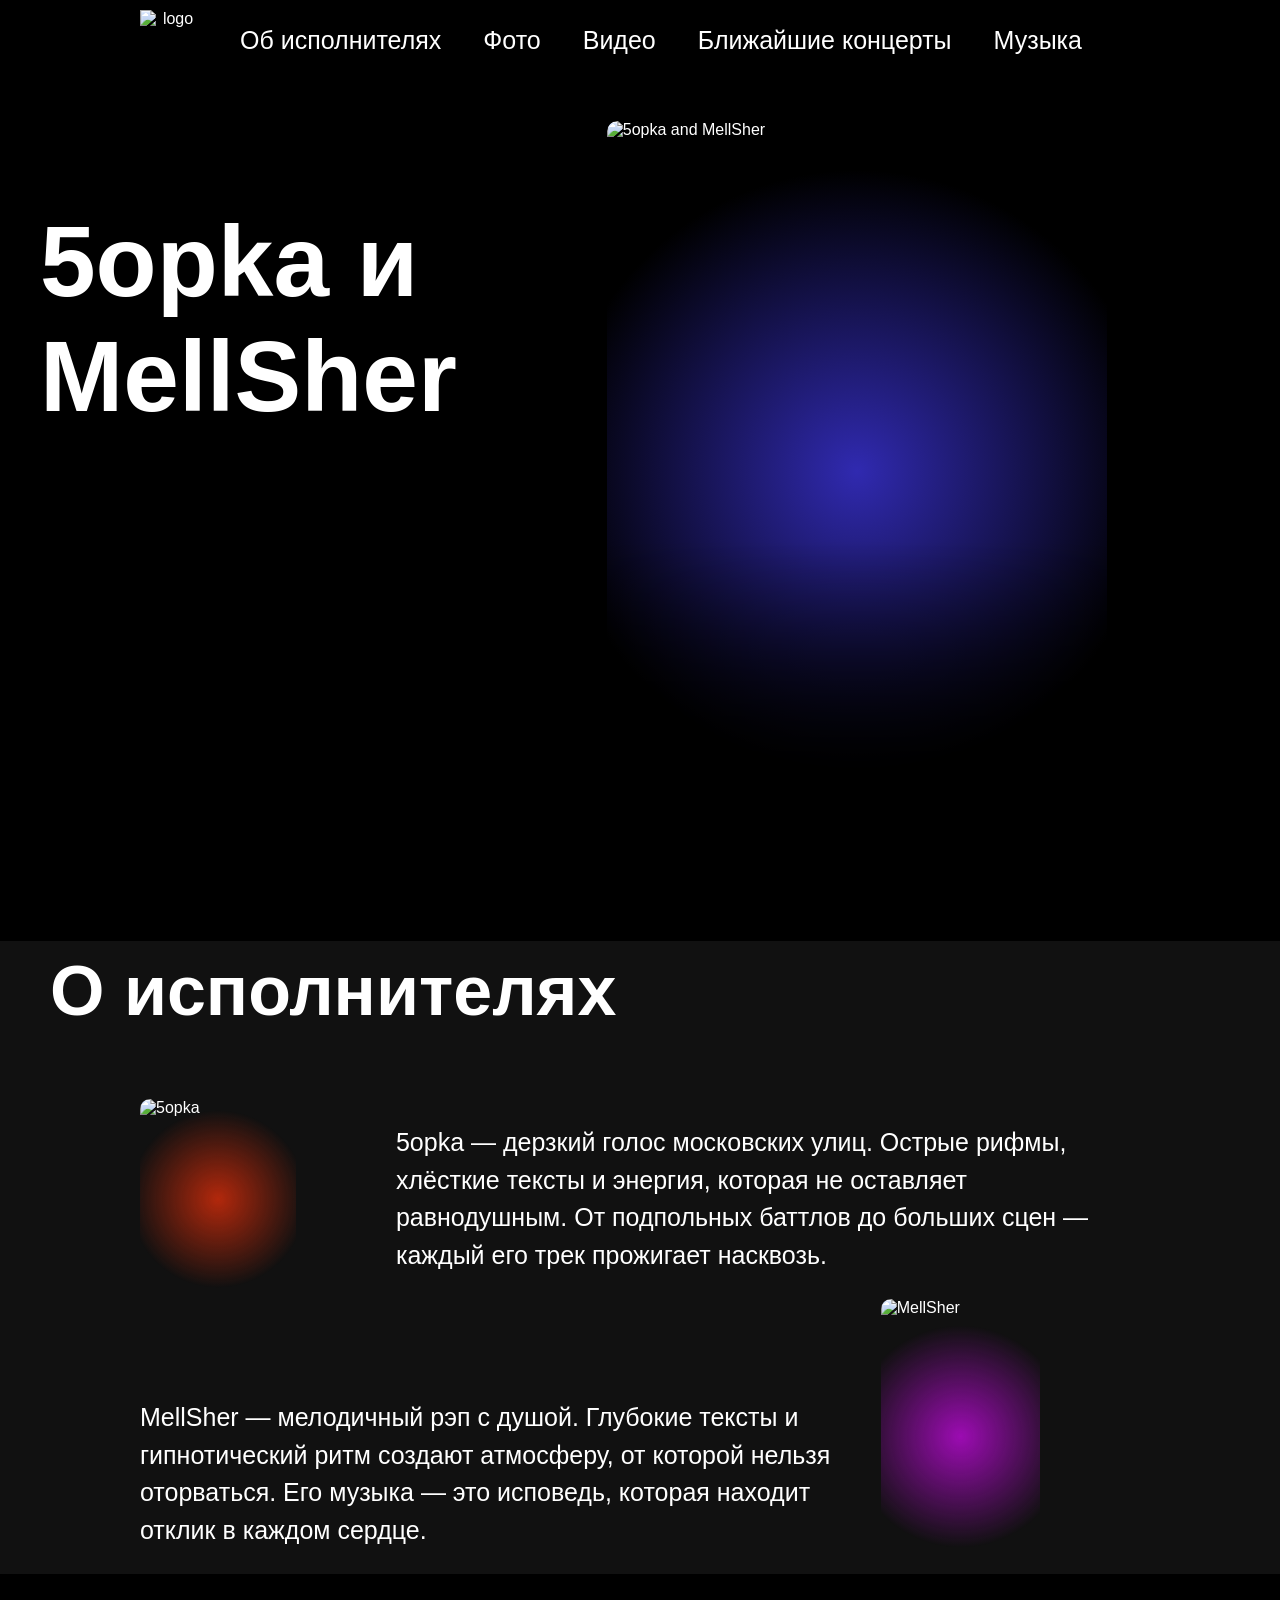
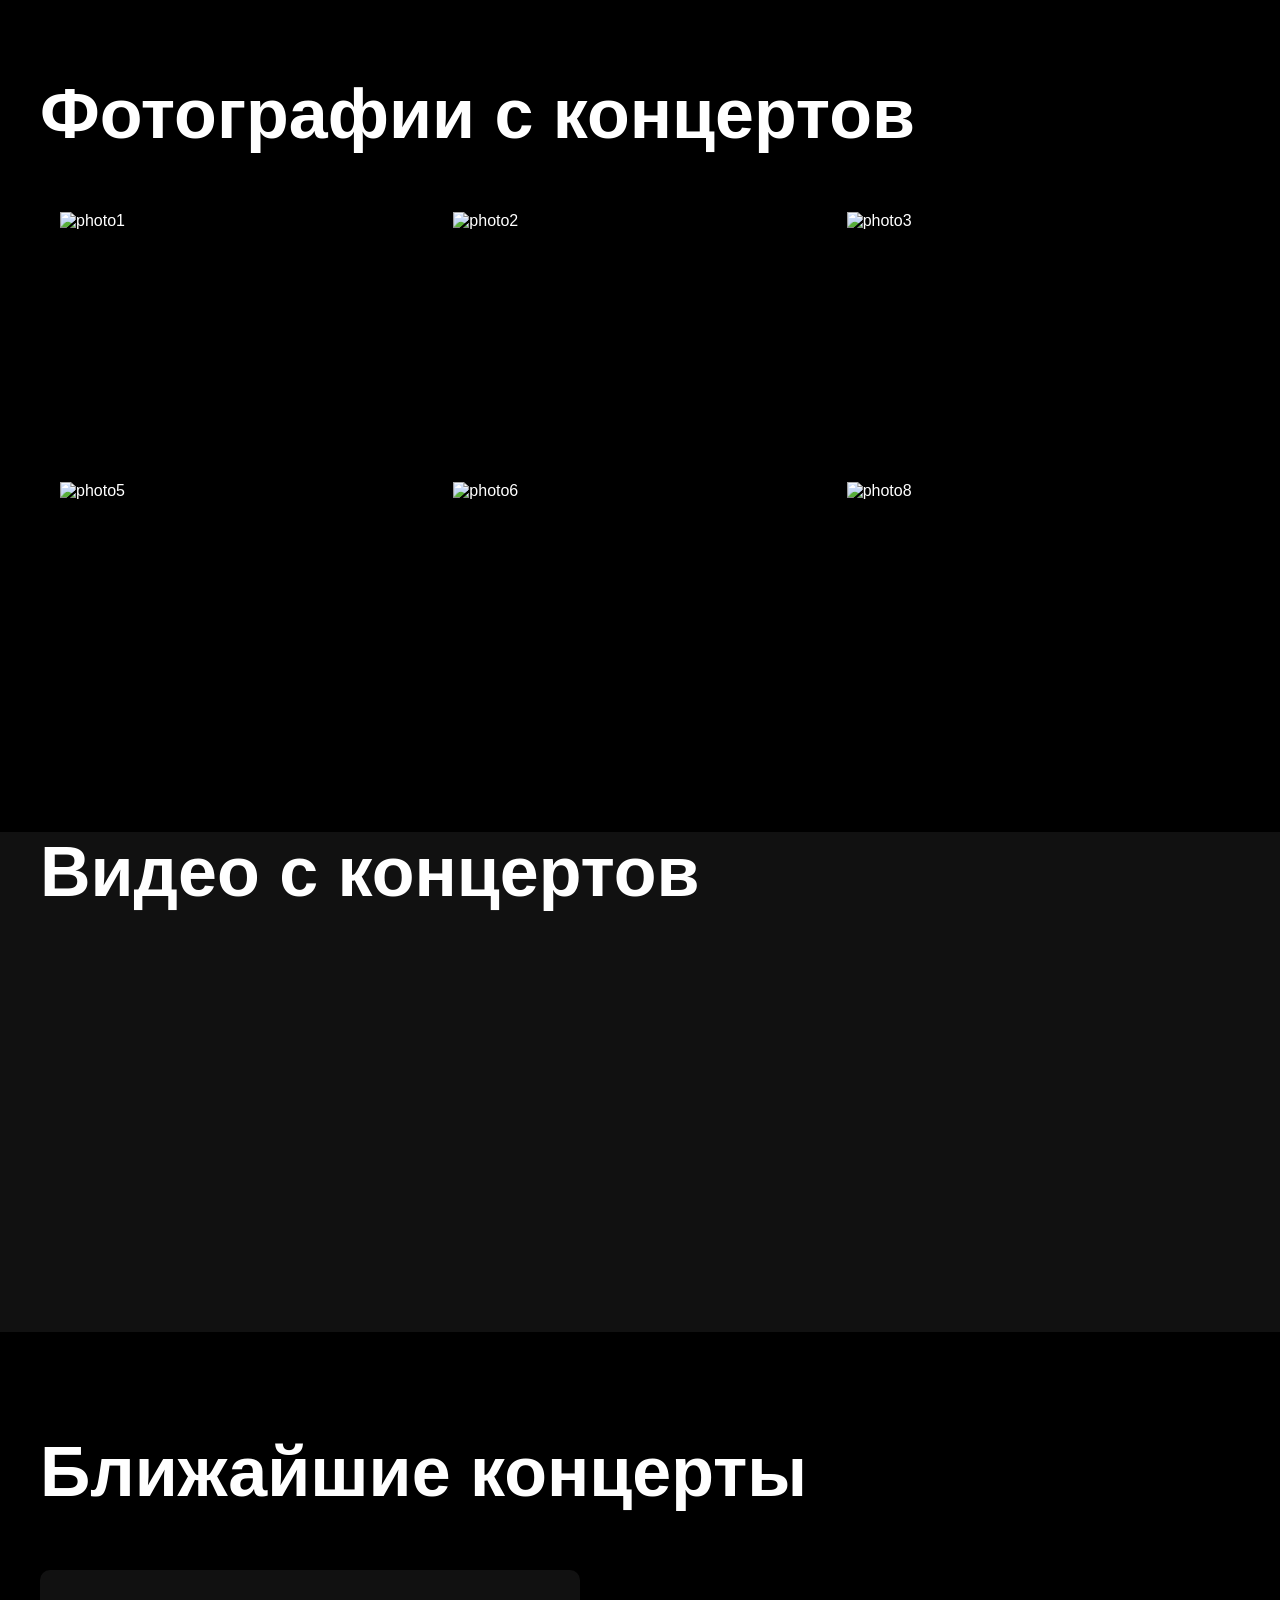
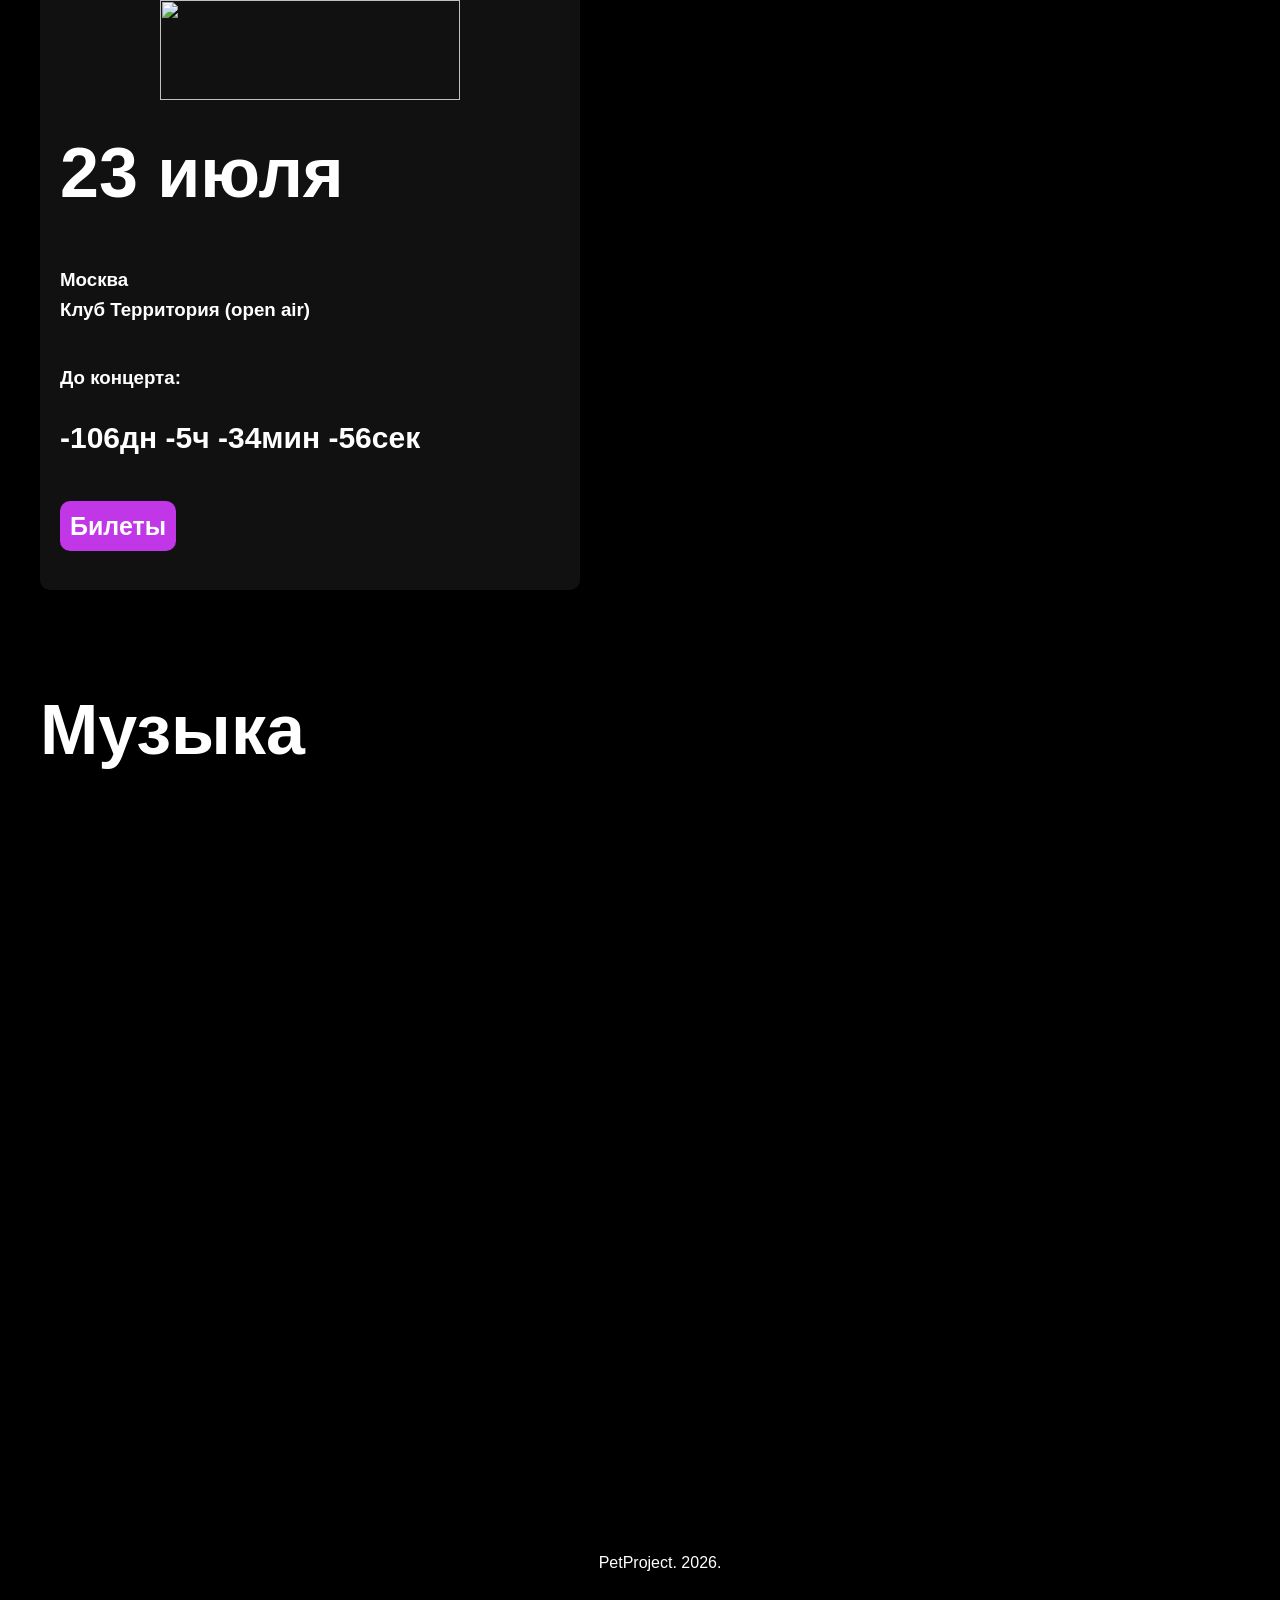
==== index.html @ 211be7a1 "Add files via upload" ====
<!DOCTYPE html>
<html lang="en">
<head>
    <meta charset="UTF-8">
    <meta name="viewport" content="width=device-width, initial-scale=1.0">
    <link rel="stylesheet" href="./style.css">
    <link rel="preconnect" href="./media.css">
    <script defer src="./index.js"></script>
    <title>Концерты 5opka x MellSher</title>
</head>
<body>
    <header class="header">
        <div class="header-inner">
            <img src="./img/microphone.png" alt="logo">
            <nav class="nav">
                <ul class="nav-list">
                    <li><a href="#about">Об исполнителях</a></li>
                    <li><a href="#photo">Фото</a></li>
                    <li><a href="#video">Видео</a></li>
                    <li><a href="#concerts">Ближайшие концерты</a></li>
                    <li><a href="#music">Музыка</a></li>
                </ul>
            </nav>
        </div>
    </header>

    <section id="header" class="header-section">
        <h1>5opka и <br>MellSher</h1>
        <img src="./img/5opkaMellSher.webp" alt="5opka and MellSher">
    </section>

    <section id="about" class="about-section">
        <h2>О исполнителях</h2>
            <div>
                <div class="about-5opka">
                    <img src="./img/5opka.png" alt="5opka">
<h3>5opka — дерзкий голос московских улиц. Острые рифмы, хлёсткие тексты и энергия, которая не оставляет равнодушным. От подпольных баттлов до больших сцен — каждый его трек прожигает насквозь.</h3></div>
                <div class="about-mellsher">
                    <h3>MellSher — мелодичный рэп с душой. Глубокие тексты и гипнотический ритм создают атмосферу, от которой нельзя оторваться. Его музыка — это исповедь, которая находит отклик в каждом сердце.</h3>
                    <img src="./img/MellSher.png" alt="MellSher">
                </div>
            </div>
    </section>

    <section id="photo" class="photo-section">
        <h2>Фотографии с концертов</h2>
        <div class="photos">
            <img src="./img/photo1.jpg" alt="photo1">
            <img src="./img/photo2.jpg" alt="photo2">
            <img src="./img/photo3.jpg" alt="photo3">
            <img src="./img/photo5.jpg" alt="photo5">
            <img src="./img/photo6.jpg" alt="photo6">
            <img src="./img/photo8.jpg" alt="photo8">
        </div>
    </section>

    <section id="video" class="video-section">
        <h2>Видео с концертов</h2>
    </section>

    <section id="concerts" class="concerts-section">
        <h2>Ближайшие концерты</h2>
        <div class="concert">
            <img src="./img/territoriya.webp" alt="">
            <h2>23 июля</h2>
            <h3>Москва <br>Клуб Территория (open air)</h3>
            <div>
                <h3>До концерта:</h3>
               <h3 class="timer" id="timer"></h3>   <!-- здесь будет таймер через js -->
            </div>
            <h3 class="ticket"><a href="https://territoriya.club/5opka_x_mellsher#ticketscloud:event=6a291518f1be6d4d96064abf&token=eyJhbGciOiJIUzI1NiIsImlzcyI6InRpY2tldHNjbG91ZC5ydSIsInR5cCI6IkpXVCJ9.eyJwIjoiNWNjNmNmMmQwMmJiM2YwMDBjOTYyYzY2In0.NkFVAueJpgDwjnjDy7CHYQL--j6mbpgHKkEH6fvGfC4&lang=ru">Билеты</a></h3>
        </div>
    </section>

    <section id="music" class="music-section">
        <h2>Музыка</h2>
        <iframe frameborder="0" allow="clipboard-write" style="border:none;width:1200px;height:586px;" width="614" height="556" src="https://music.yandex.ru/iframe/album/37445326">Слушайте <a href="https://music.yandex.ru/album/37445326?utm_source=web&utm_medium=copy_link">SUPER PUPER NOVA</a> — <a href="https://music.yandex.ru/artist/7544304">5opka</a> на Яндекс Музыке</iframe>
    </section>

    <footer>
        <p>PetProject. 2026.</p>
    </footer>
</body>
</html>
---- style.css ----
/* Базовые стили */
body {
    font-family: Arial, sans-serif;
    margin: 0;
    padding: 0;
    background-color: #000;
    color: #fff;
}

html, body {
    overflow-x: hidden;
    scroll-behavior: smooth;
}

/* Шапка и общие блоки */
.header, .header-section, .about-section, .photo-section, .video-section, .concerts-section, .music-section {
    max-width: 1200px;
    margin: 0 auto;
}

.header {
    background-color: #000;
    padding: 10px;
    text-align: center;
}

.header img {
    width: 60px;
    height: 60px;
    margin-left: 100px;
}

.header-inner {
    display: flex;
}

.nav-list {
    list-style: none;
    display: flex;
    gap: 42px;
    margin-right: 30px;
}

.nav-list a {
    color: #fff;
    text-decoration: none;
    font-size: 25px;
    transition: color 0.3s ease;
}

.nav-list a:hover {
    color: #3cb4ec;
}

/* Секция заголовка */
.header-section {
    margin-top: 20px;
    padding: 20px;
    display: flex;
    position: relative;
}

.header-section h1 {
    font-size: 100px;
}

.header-section img {
    margin-left: 150px;
    border-radius: 10px;
    width: 500px;
    height: 700px;
    position: relative;
    z-index: 1;
    -webkit-mask: linear-gradient(to top, transparent 0%, #000 100%);
    mask: linear-gradient(to top, transparent 0%, #000 40%);
    background: radial-gradient(circle, rgba(60, 52, 220, 0.8) 0%, rgba(60, 52, 220, 0) 70%);
}

/* Заголовки секций */
.about-section h2, .photo-section h2, .video-section h2, .concerts-section h2, .music-section h2 {
    font-size: 70px;
}

.photo-section h2, .video-section h2, .music-section h2 {
    margin-top: 100px;
}

/* Об артистах */
.about-section {
    margin: 100px auto;
    position: relative;
}

.about-section h2 {
    padding: 10px;
}

.about-5opka, .about-mellsher {
    display: flex;
    margin: 0 100px;
}

.about-mellsher h3 {
    margin-top: 100px;
}

.about-section .about-5opka img,
.about-section .about-mellsher img {
    width: 500px;
    object-fit: cover;
    border-radius: 10px;
    margin-right: 100px;
}

.about-5opka img {
    background: radial-gradient(circle, rgba(219, 46, 11, 0.8) 0%, rgba(34, 27, 170, 0) 70%);
}

.about-mellsher img {
    background: radial-gradient(circle, rgba(191, 11, 219, 0.8) 0%, rgba(34, 27, 170, 0) 70%);
}

.about-section h3 {
    font-size: 25px;
    line-height: 1.5;
    font-weight: normal;
}

/* Фотогалерея */
.photos {
    display: grid;
    grid-template-columns: repeat(3, 1fr);
    gap: 20px;
    margin: 20px;
}

.photos img {
    width: 350px;
    height: 250px;
    transition: transform 0.3s ease, opacity 0.3s ease;
}

.photos img:hover {
    transform: scale(1.03);
    opacity: 0.9;
}

/* Видео */
.video-section {
    margin: 100px auto;
    height: 500px;
    position: relative;
}

/* Концерты */
.concerts-section {
    margin-bottom: 100px;
}

.concert {
    transition: transform 0.3s ease;
}

.concert:hover {
    transform: scale(1.05);
    background-color: #111;
    border-radius: 10px;
    box-shadow: 0 0 10px rgba(0, 0, 0, 0.5);
}

.concert:hover h3,
.concert:hover h2 {
    color: #3cb4ec;
    font-weight: bold;
    transition: color 0.3s ease;
}

.concert img {
    width: 300px;
    height: 100px;
    margin: 0 auto;
    margin-top: 10px;
}

.concerts-section .concert {
    display: flex;
    flex-direction: column;
    padding: 20px;
    border-radius: 10px;
    background-color: #111;
    box-shadow: 0 0 10px rgba(0, 0, 0, 0.5);
    width: 500px;
    line-height: 30px;
}

.ticket a {
    color: #fff;
    text-decoration: none;
    font-size: 25px;
    padding: 10px;
    border-radius: 10px;
    background-color: #c136e7;
    transition: background-color 0.3s ease, transform 0.2s ease;
    display: inline-block;
}

.ticket a:hover {
    background-color: #a01bc9;
    transform: scale(1.05);
}

/* Музыка и футер */
.music-section {
    margin-bottom: 100px;
}

footer {
    padding: 20px;
    text-align: center;
    width: 100%;
    margin-top: 30px;
}

/* Фон блоков */
.about-section::before, .video-section::before {
    content: "";
    position: absolute;
    top: 0;
    left: 50%;
    transform: translateX(-50%);
    width: 100vw;
    height: 100%;
    background-color: #111;
    z-index: -1;
    pointer-events: none;
}

/* ===== АДАПТИВ ===== */
@media (max-width: 1200px) {
    .header, .header-section, .about-section, .photo-section, .video-section, .concerts-section, .music-section {
        max-width: 95%;
        padding: 0 15px;
    }
    
    .about-5opka, .about-mellsher {
        margin: 0 20px !important;
        flex-wrap: wrap;
        justify-content: center;
    }
    
    .about-mellsher {
        flex-direction: column-reverse;
    }
    
    .about-mellsher h3 {
        margin-top: 20px;
    }
    
    .about-section .about-5opka img,
    .about-section .about-mellsher img {
        width: 100%;
        max-width: 400px;
        margin-right: 0 !important;
    }
    
    .header-section {
        flex-wrap: wrap;
        text-align: center;
        justify-content: center;
    }
    
    .header-section h1 {
        font-size: 60px;
    }
    
    .header-section img {
        margin-left: 0 !important;
        width: 100%;
        max-width: 400px;
        height: auto;
    }
}

@media (max-width: 900px) {
    .photos {
        grid-template-columns: repeat(2, 1fr);
    }
    
    .photos img {
        width: 100%;
        height: auto;
    }
    
    .concerts-section > div {
        flex-wrap: wrap;
        justify-content: center;
        gap: 20px;
    }
    
    .concerts-section .concert {
        width: 90% !important;
        max-width: 400px;
    }
    
    .about-section h2, .photo-section h2, .video-section h2, .concerts-section h2, .music-section h2 {
        font-size: 50px;
        text-align: center;
    }
    
    .music-section iframe {
        height: 450px;
    }
}

@media (max-width: 600px) {
    .header-inner {
        flex-wrap: wrap;
        justify-content: center;
    }
    
    .header img {
        margin-left: 0 !important;
    }
    
    .nav-list {
        flex-wrap: wrap;
        justify-content: center;
        margin-right: 0 !important;
        gap: 15px;
        padding: 0;
    }
    
    .nav-list a {
        font-size: 18px;
    }
    
    .header-section h1 {
        font-size: 40px;
    }
    
    .about-section h2, .photo-section h2, .video-section h2, .concerts-section h2, .music-section h2 {
        font-size: 35px;
    }
    
    .about-section h3 {
        font-size: 18px;
        padding: 0 10px;
        text-align: center;
    }
    
    .photos {
        grid-template-columns: 1fr;
    }
    
    .concert {
        width: 95% !important;
    }
    
    .concert h2 {
        font-size: 20px;
    }
    
    .concert h3 {
        font-size: 16px;
    }
    
    .ticket a {
        font-size: 18px;
        padding: 8px 15px;
    }
    
    .video-section {
        height: auto;
        min-height: 250px;
    }
    
    .video-section iframe {
        height: 220px;
    }
    
    .music-section iframe {
        height: 300px;
    }
    
    footer {
        font-size: 12px;
        padding: 15px;
    }
}

@media (max-width: 400px) {
    .header-section h1 {
        font-size: 30px;
    }
    
    .about-section h2, .photo-section h2, .video-section h2, .concerts-section h2, .music-section h2 {
        font-size: 28px;
    }
    
    .about-section h3 {
        font-size: 16px;
    }
    
    .concert h2 {
        font-size: 18px;
    }
    
    .concert h3 {
        font-size: 14px;
    }
    
    .ticket a {
        font-size: 14px;
        padding: 6px 12px;
    }
    
    .music-section iframe {
        height: 250px;
    }
}

/* Адаптивные iframe */
.music-section iframe, .video-section iframe {
    width: 100% !important;
    border-radius: 30px;
}

.music-section iframe {
    max-width: 1200px;
    height: 586px;
}

.video-section iframe {
    height: 400px;
}

/* ===== ПЛАВНОЕ ПОЯВЛЕНИЕ ТЕКСТА ===== */
.about-section h3,
.about-section h2,
.photo-section h2,
.video-section h2,
.concerts-section h2,
.music-section h2,
.header-section h1,
.concert h2,
.concert h3 {
    animation: fadeInUp 0.8s ease-out forwards;
    opacity: 0;
}

.header-section h1 { animation-delay: 0.1s; }
.about-section h2 { animation-delay: 0.2s; }
.about-5opka h3 { animation-delay: 0.3s; }
.about-mellsher h3 { animation-delay: 0.4s; }
.photo-section h2 { animation-delay: 0.5s; }
.video-section h2 { animation-delay: 0.6s; }
.concerts-section h2 { animation-delay: 0.7s; }
.concert { animation-delay: 0.8s; }
.music-section h2 { animation-delay: 0.9s; }

@keyframes fadeInUp {
    0% {
        opacity: 0;
        transform: translateY(30px);
    }
    100% {
        opacity: 1;
        transform: translateY(0);
    }
}
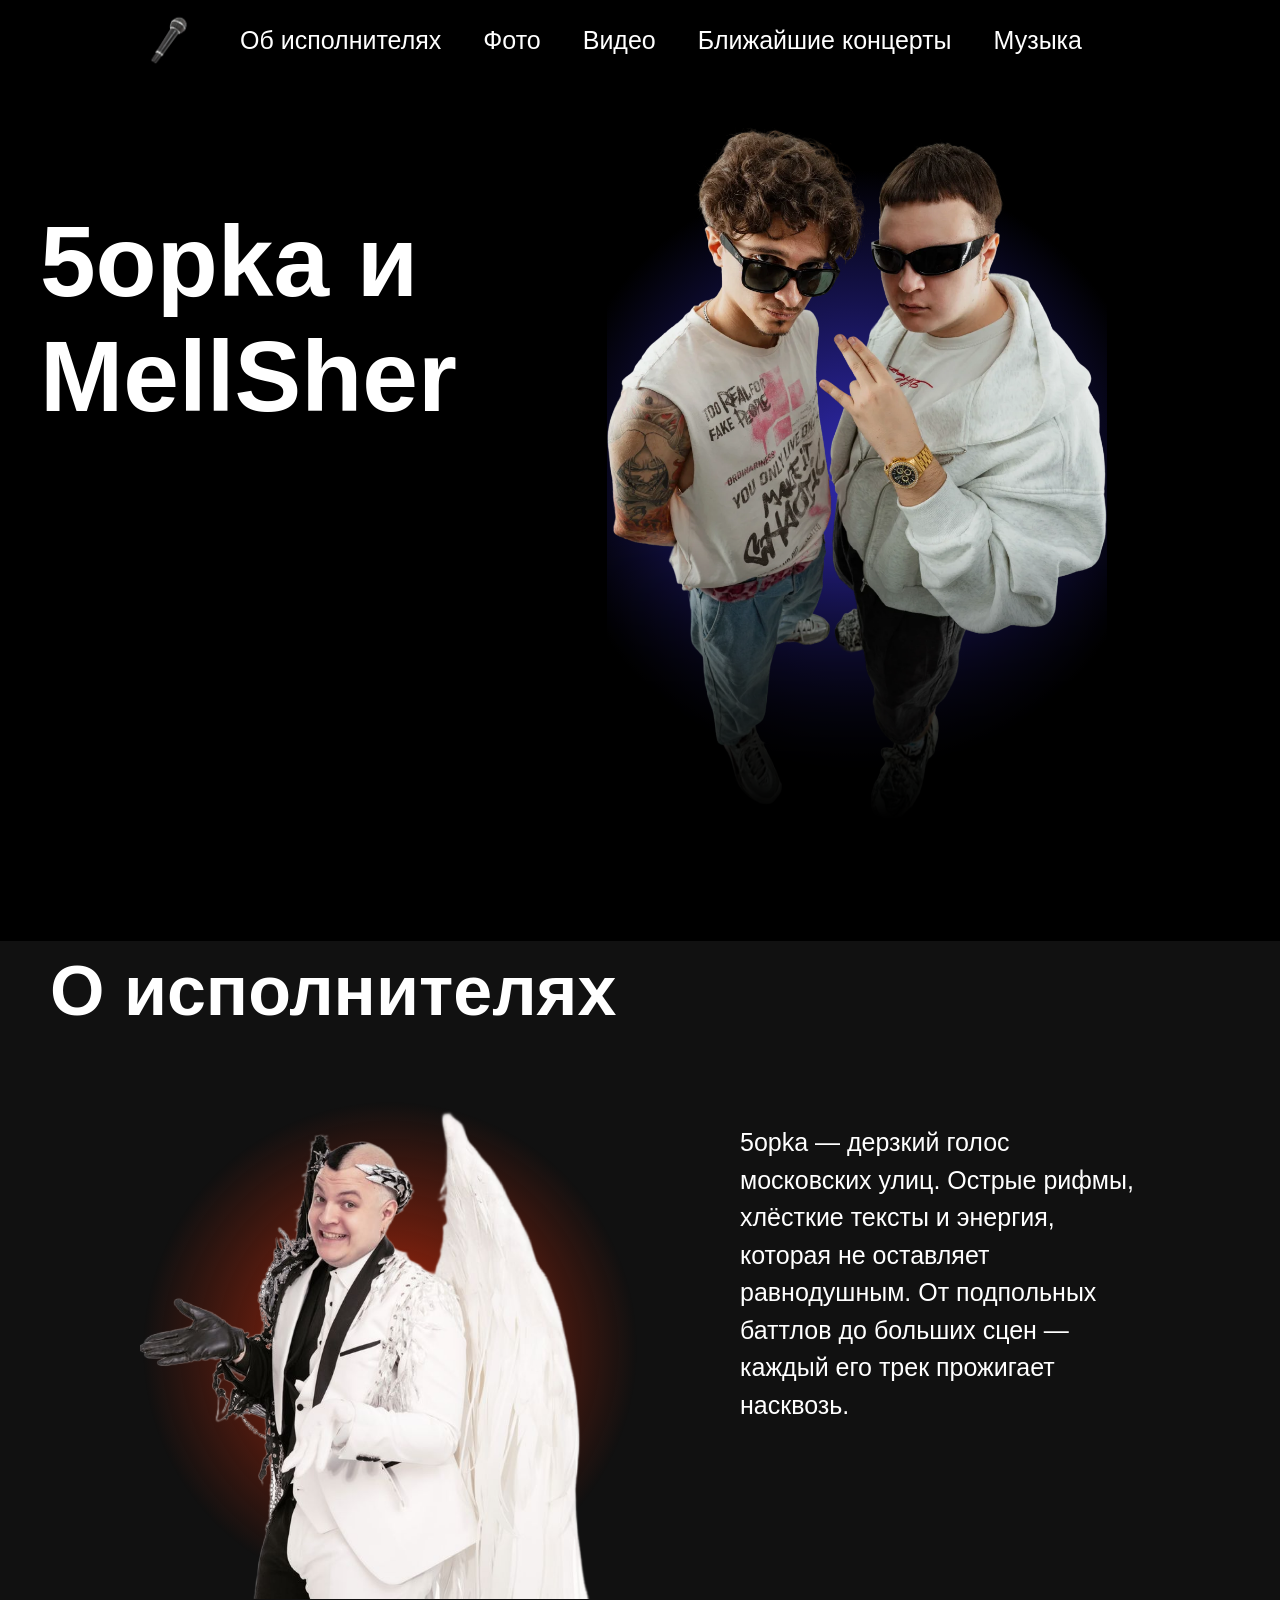
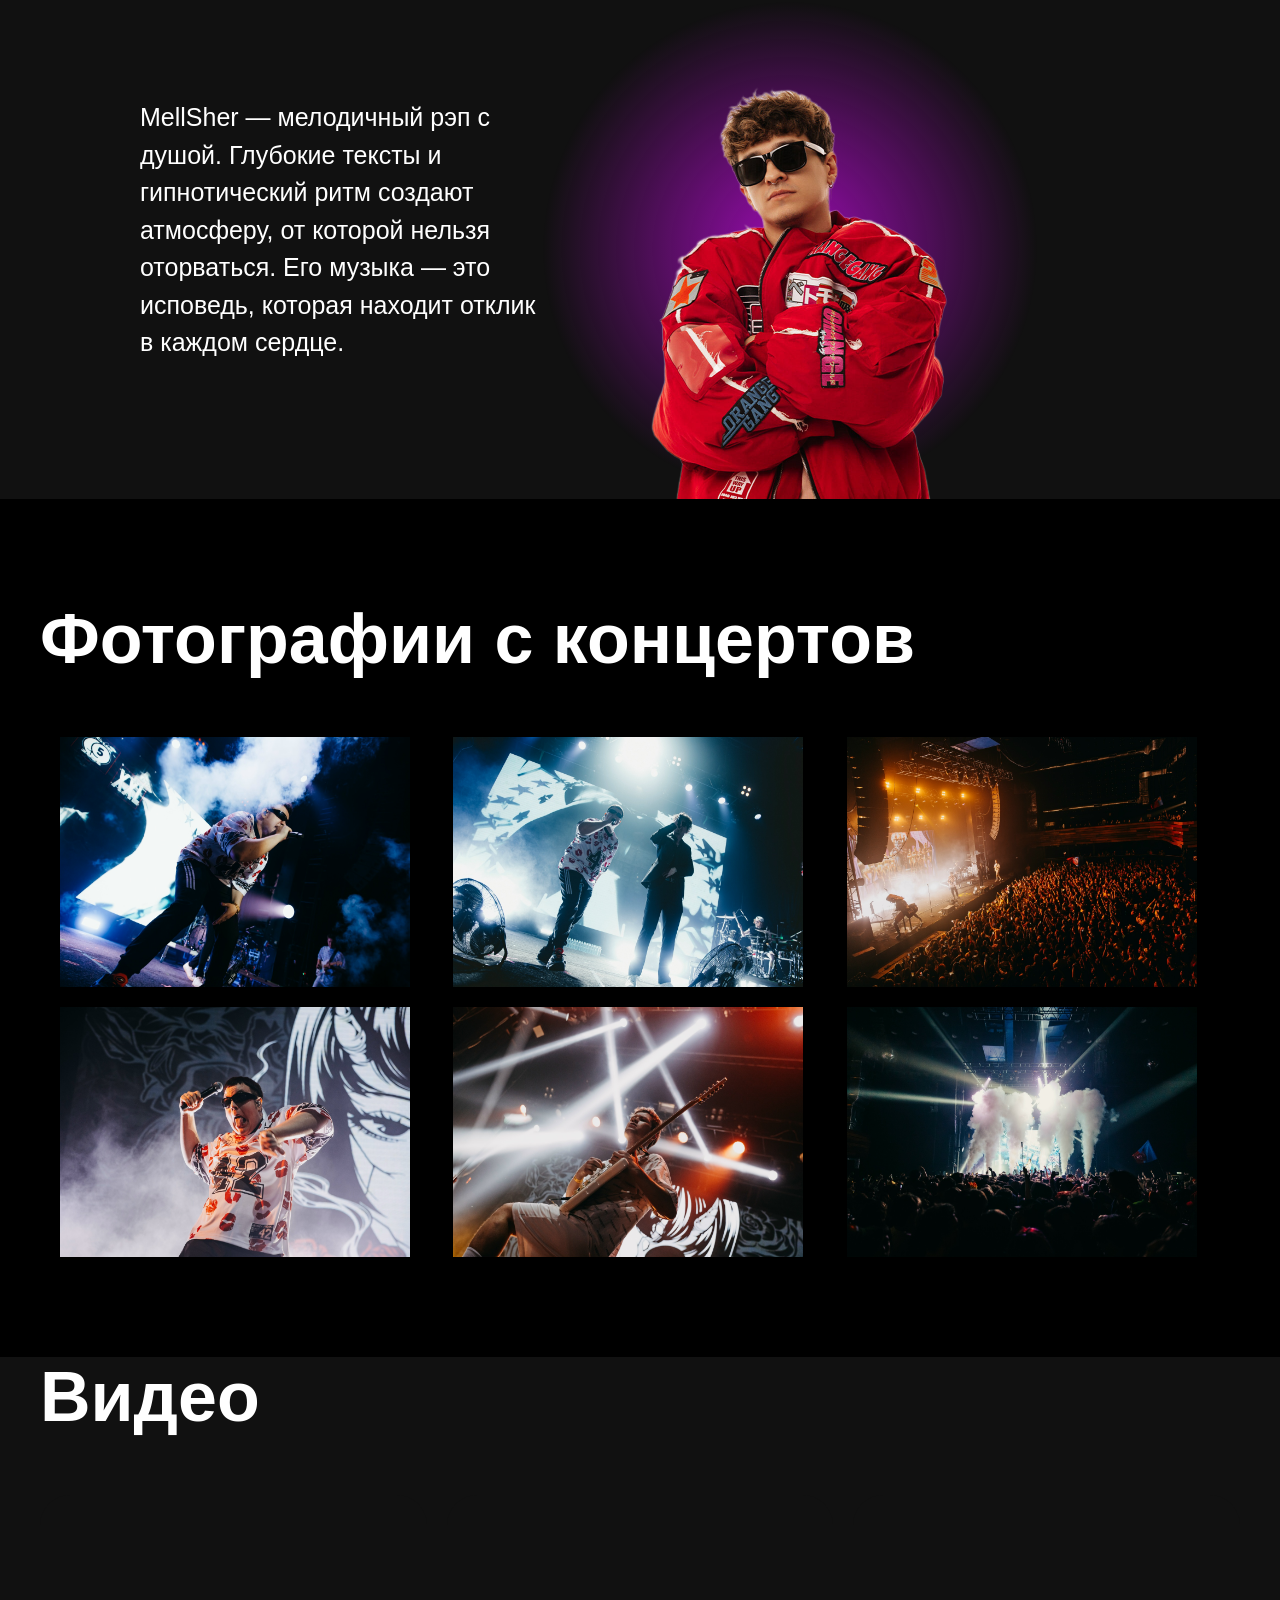
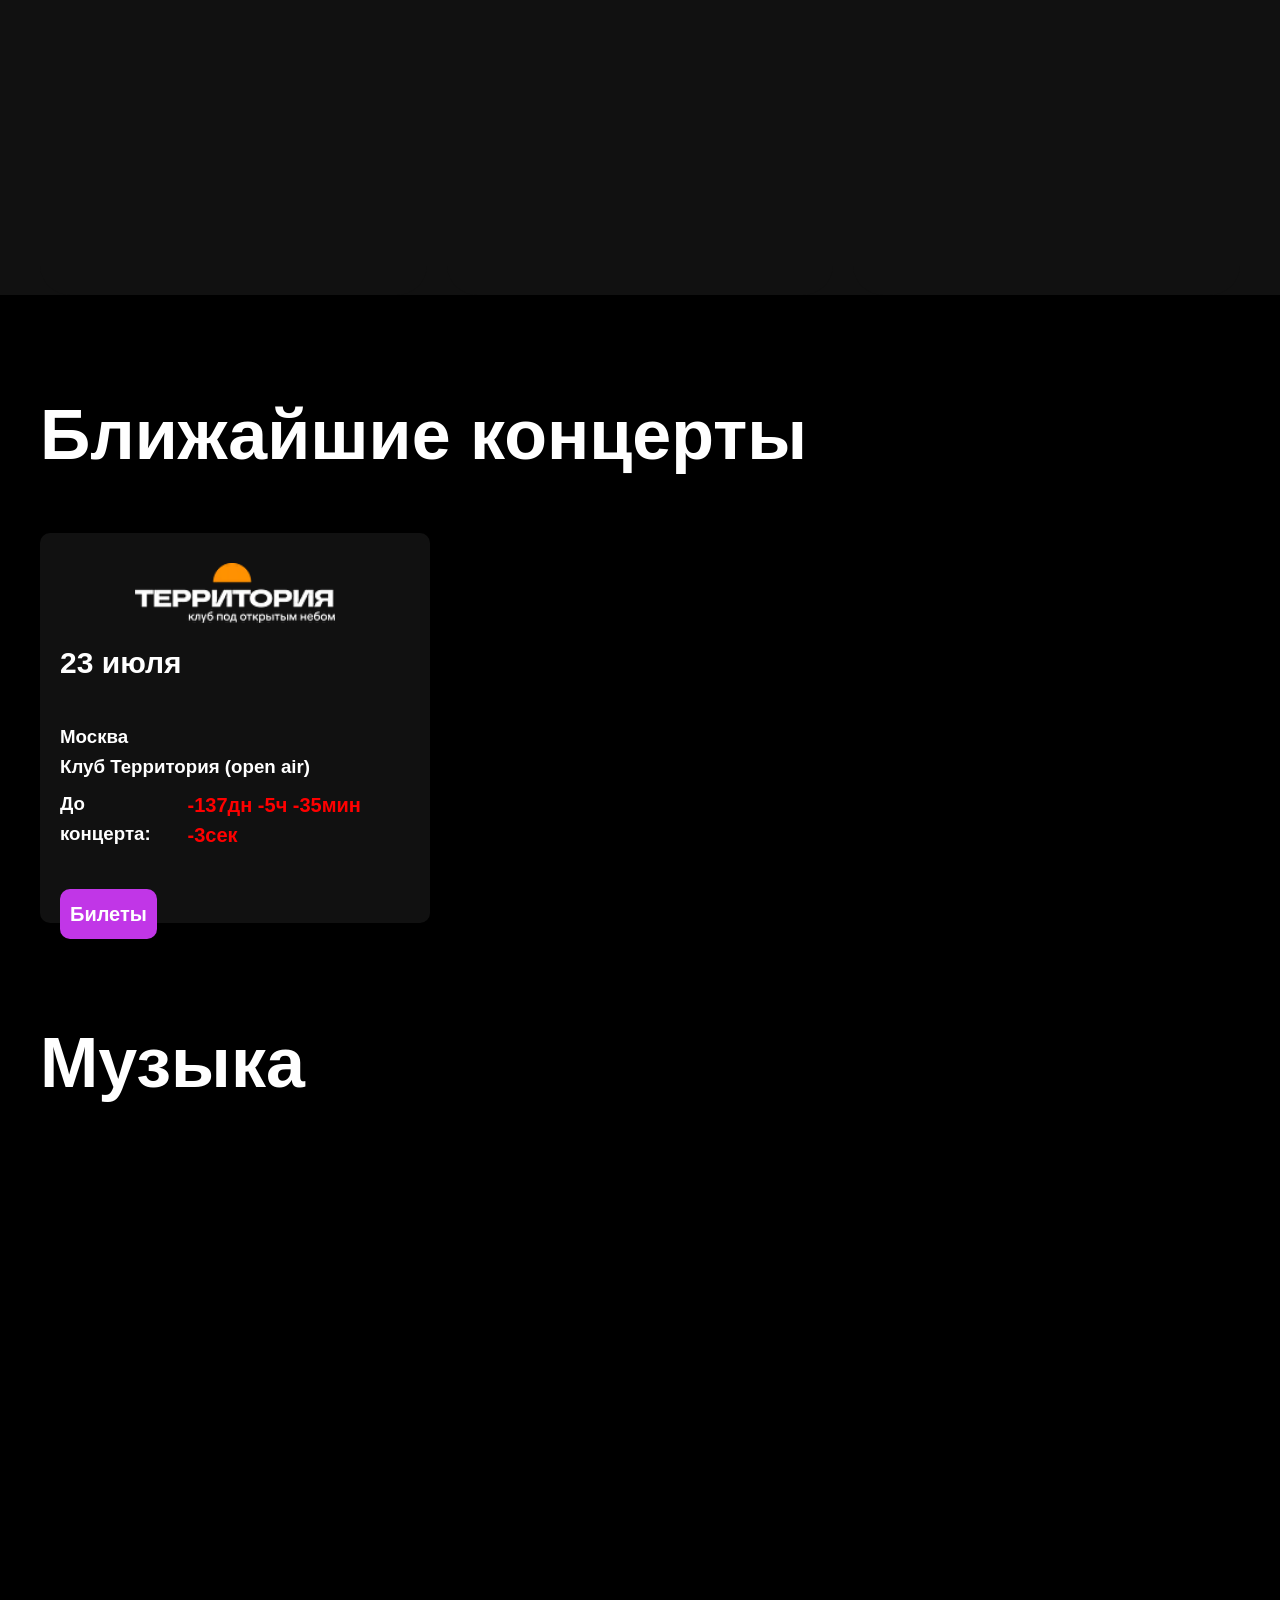
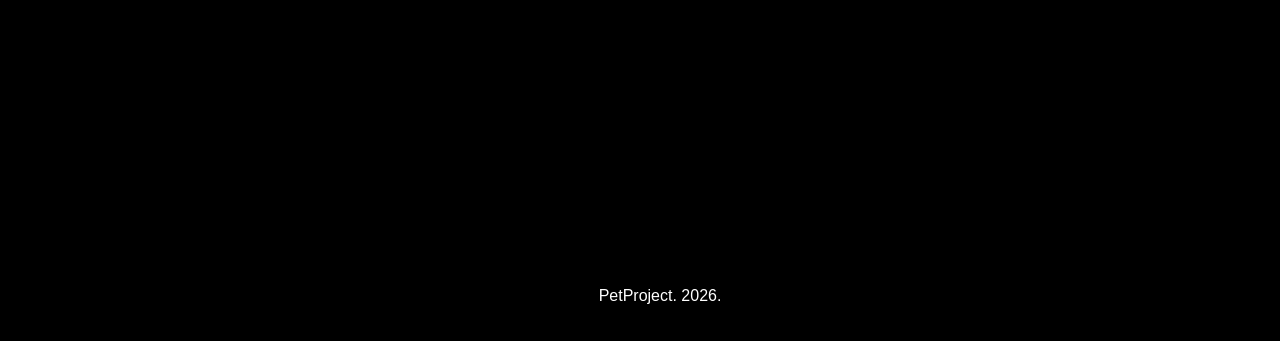
==== commit 6dcf92b0: "Добавление новых стилей, контента и исправление ошибок" ====
--- a/index.html
+++ b/index.html
@@ -55,7 +55,12 @@
     </section>
 
     <section id="video" class="video-section">
-        <h2>Видео с концертов</h2>
+        <h2>Видео</h2>
+            <div class="video-grid">
+                <iframe class="video-card" src="https://www.youtube.com/embed/IIx9pRJkfIg?si=5wNiEJQLuUF64Yf0" title="YouTube video player" frameborder="0" allow="accelerometer; autoplay; clipboard-write; encrypted-media; gyroscope; picture-in-picture; web-share" referrerpolicy="strict-origin-when-cross-origin" allowfullscreen></iframe>
+                <iframe class="video-card" src="https://www.youtube.com/embed/r0nSMphshtg?si=YXRKPsPbRZSBVzNn" title="YouTube video player" frameborder="0" allow="accelerometer; autoplay; clipboard-write; encrypted-media; gyroscope; picture-in-picture; web-share" referrerpolicy="strict-origin-when-cross-origin" allowfullscreen></iframe>
+                <iframe class="video-card" src="https://www.youtube.com/embed/-j7rTgFoJBA?si=ejMH4obuhrzUdvs8" title="YouTube video player" frameborder="0" allow="accelerometer; autoplay; clipboard-write; encrypted-media; gyroscope; picture-in-picture; web-share" referrerpolicy="strict-origin-when-cross-origin" allowfullscreen></iframe>
+            </div>
     </section>
 
     <section id="concerts" class="concerts-section">
@@ -64,9 +69,9 @@
             <img src="./img/territoriya.webp" alt="">
             <h2>23 июля</h2>
             <h3>Москва <br>Клуб Территория (open air)</h3>
-            <div>
+            <div class="timer_container">
                 <h3>До концерта:</h3>
-               <h3 class="timer" id="timer"></h3>   <!-- здесь будет таймер через js -->
+                <h3 class="timer" id="timer"></h3>   <!-- здесь будет таймер через js -->
             </div>
             <h3 class="ticket"><a href="https://territoriya.club/5opka_x_mellsher#ticketscloud:event=6a291518f1be6d4d96064abf&token=eyJhbGciOiJIUzI1NiIsImlzcyI6InRpY2tldHNjbG91ZC5ydSIsInR5cCI6IkpXVCJ9.eyJwIjoiNWNjNmNmMmQwMmJiM2YwMDBjOTYyYzY2In0.NkFVAueJpgDwjnjDy7CHYQL--j6mbpgHKkEH6fvGfC4&lang=ru">Билеты</a></h3>
         </div>
--- a/style.css
+++ b/style.css
@@ -145,11 +145,44 @@
     opacity: 0.9;
 }
 
-/* Видео */
 .video-section {
     margin: 100px auto;
-    height: 500px;
     position: relative;
+}
+
+/* Сетка для видео — 3 колонки */
+.video-grid {
+    display: grid;
+    grid-template-columns: repeat(3, 1fr);
+    gap: 20px;
+    margin: 20px 0;
+}
+
+/* Карточка видео */
+.video-card {
+    border-radius: 16px;
+    overflow: hidden;
+    background: #111;
+    transition: transform 0.3s ease, box-shadow 0.3s ease;
+}
+
+.video-card:hover {
+    transform: scale(1.02);
+    box-shadow: 0 8px 30px rgba(60, 180, 236, 0.15);
+}
+
+/* iframe внутри карточки */
+.video-card iframe {
+    width: 100%;
+    aspect-ratio: 16 / 9;
+    display: block;
+    border: none;
+    background: #000;
+}
+
+/* Убираем старые стили для iframe в video-section */
+.video-section iframe {
+    height: auto;
 }
 
 /* Концерты */
@@ -159,6 +192,10 @@
 
 .concert {
     transition: transform 0.3s ease;
+}
+
+.concert h2 {
+    font-size: 30px;
 }
 
 .concert:hover {
@@ -176,8 +213,7 @@
 }
 
 .concert img {
-    width: 300px;
-    height: 100px;
+    width: 200px;
     margin: 0 auto;
     margin-top: 10px;
 }
@@ -189,14 +225,15 @@
     border-radius: 10px;
     background-color: #111;
     box-shadow: 0 0 10px rgba(0, 0, 0, 0.5);
-    width: 500px;
+    width: 350px;
+    height: 350px;
     line-height: 30px;
 }
 
 .ticket a {
     color: #fff;
     text-decoration: none;
-    font-size: 25px;
+    font-size: 20px;
     padding: 10px;
     border-radius: 10px;
     background-color: #c136e7;
@@ -207,6 +244,12 @@
 .ticket a:hover {
     background-color: #a01bc9;
     transform: scale(1.05);
+}
+
+.timer_container {
+    display: flex;
+    gap: 10px;
+    margin-top: -30px
 }
 
 /* Музыка и футер */
@@ -292,7 +335,7 @@
     }
     
     .concerts-section > div {
-        flex-wrap: wrap;
+        width: auto;
         justify-content: center;
         gap: 20px;
     }
@@ -467,4 +510,18 @@
         opacity: 1;
         transform: translateY(0);
     }
+}
+
+@media (max-width: 900px) {
+    .video-grid {
+        grid-template-columns: repeat(2, 1fr);
+        gap: 15px;
+    }
+}
+
+@media (max-width: 600px) {
+    .video-grid {
+        grid-template-columns: 1fr;
+        gap: 15px;
+    }
 }
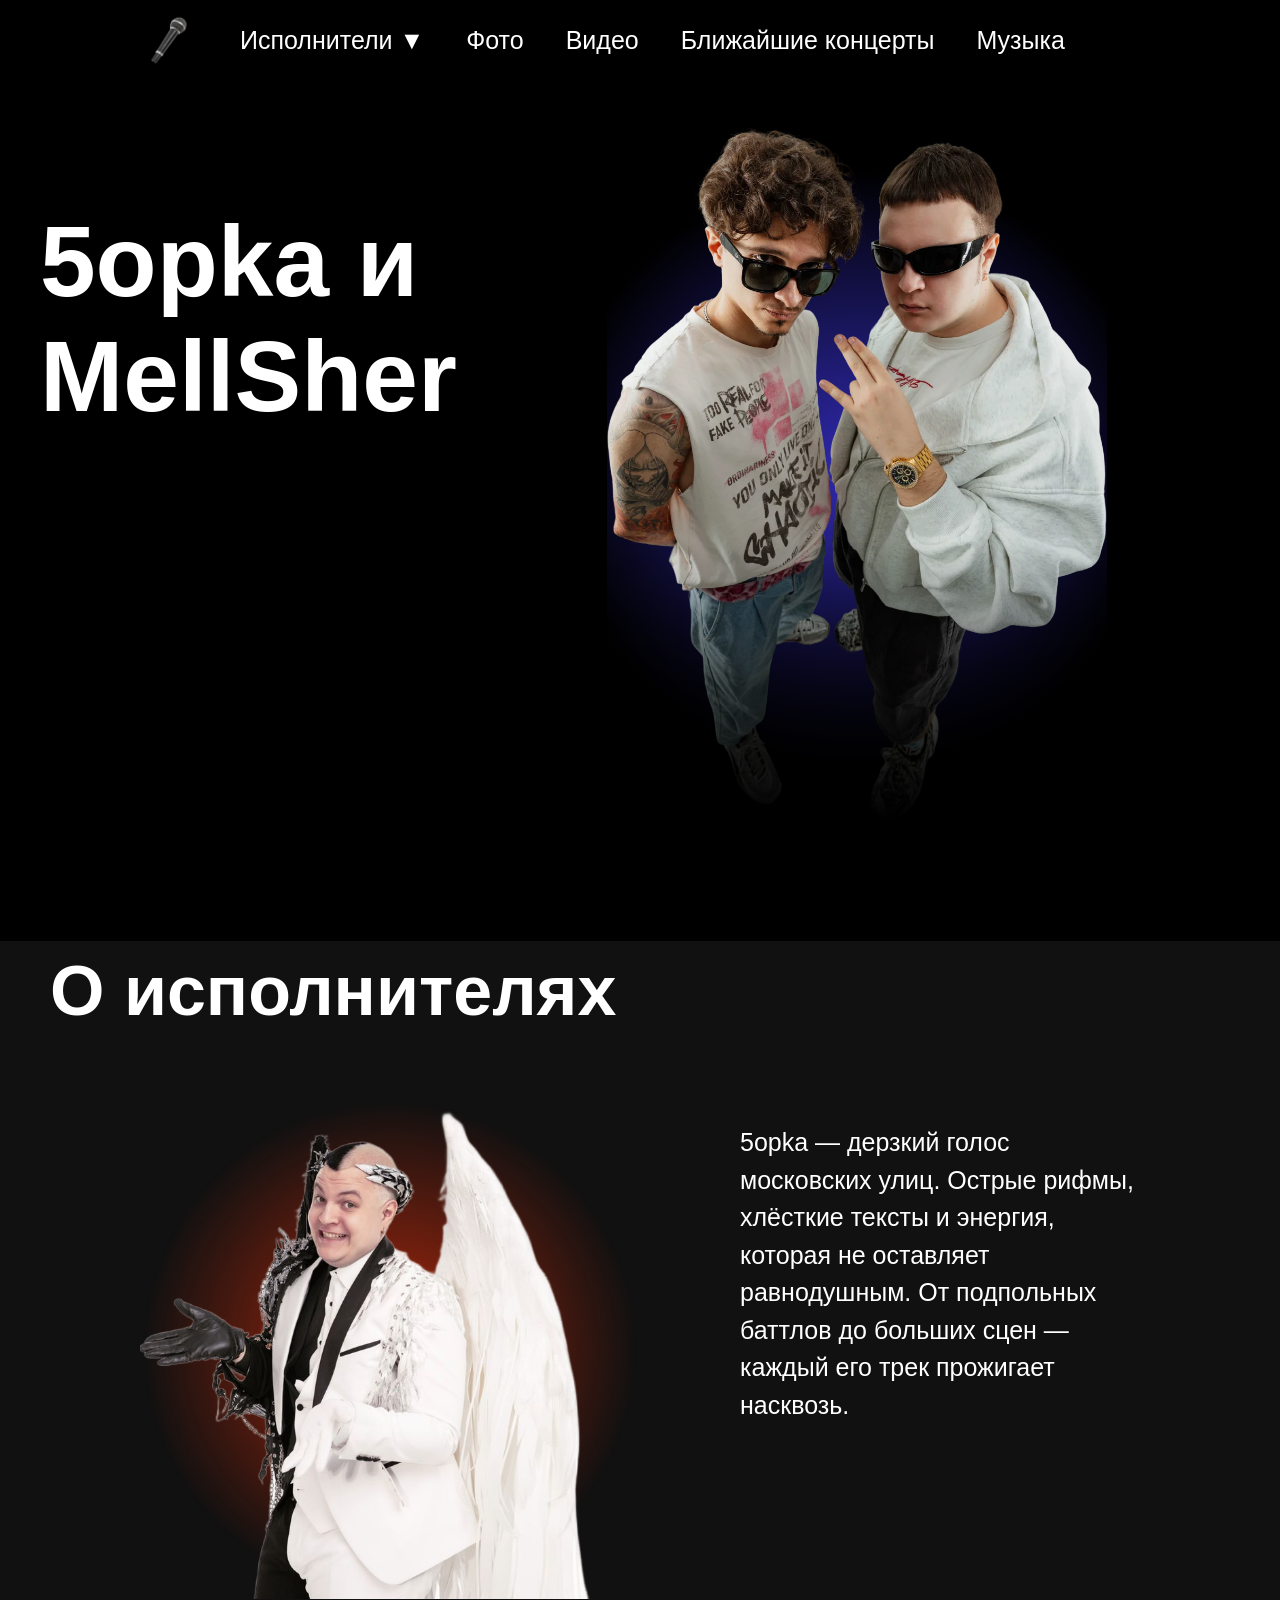
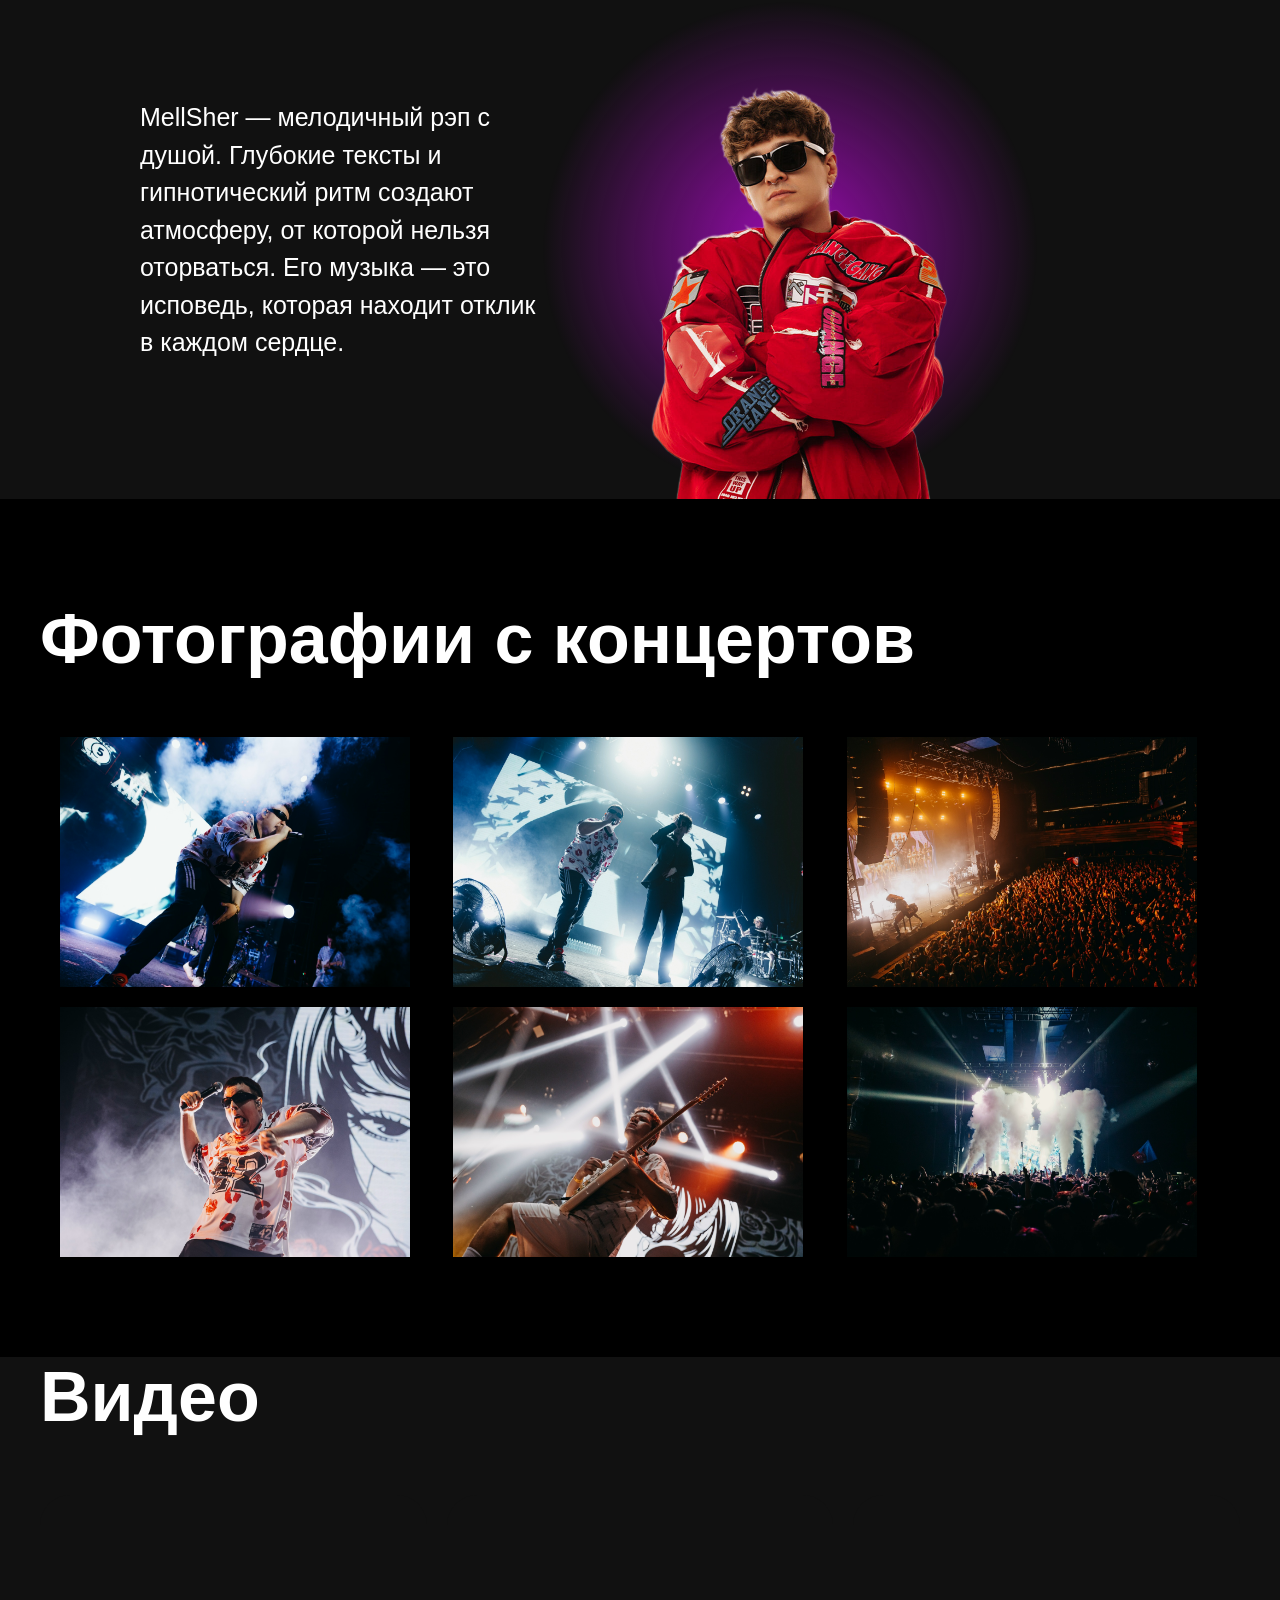
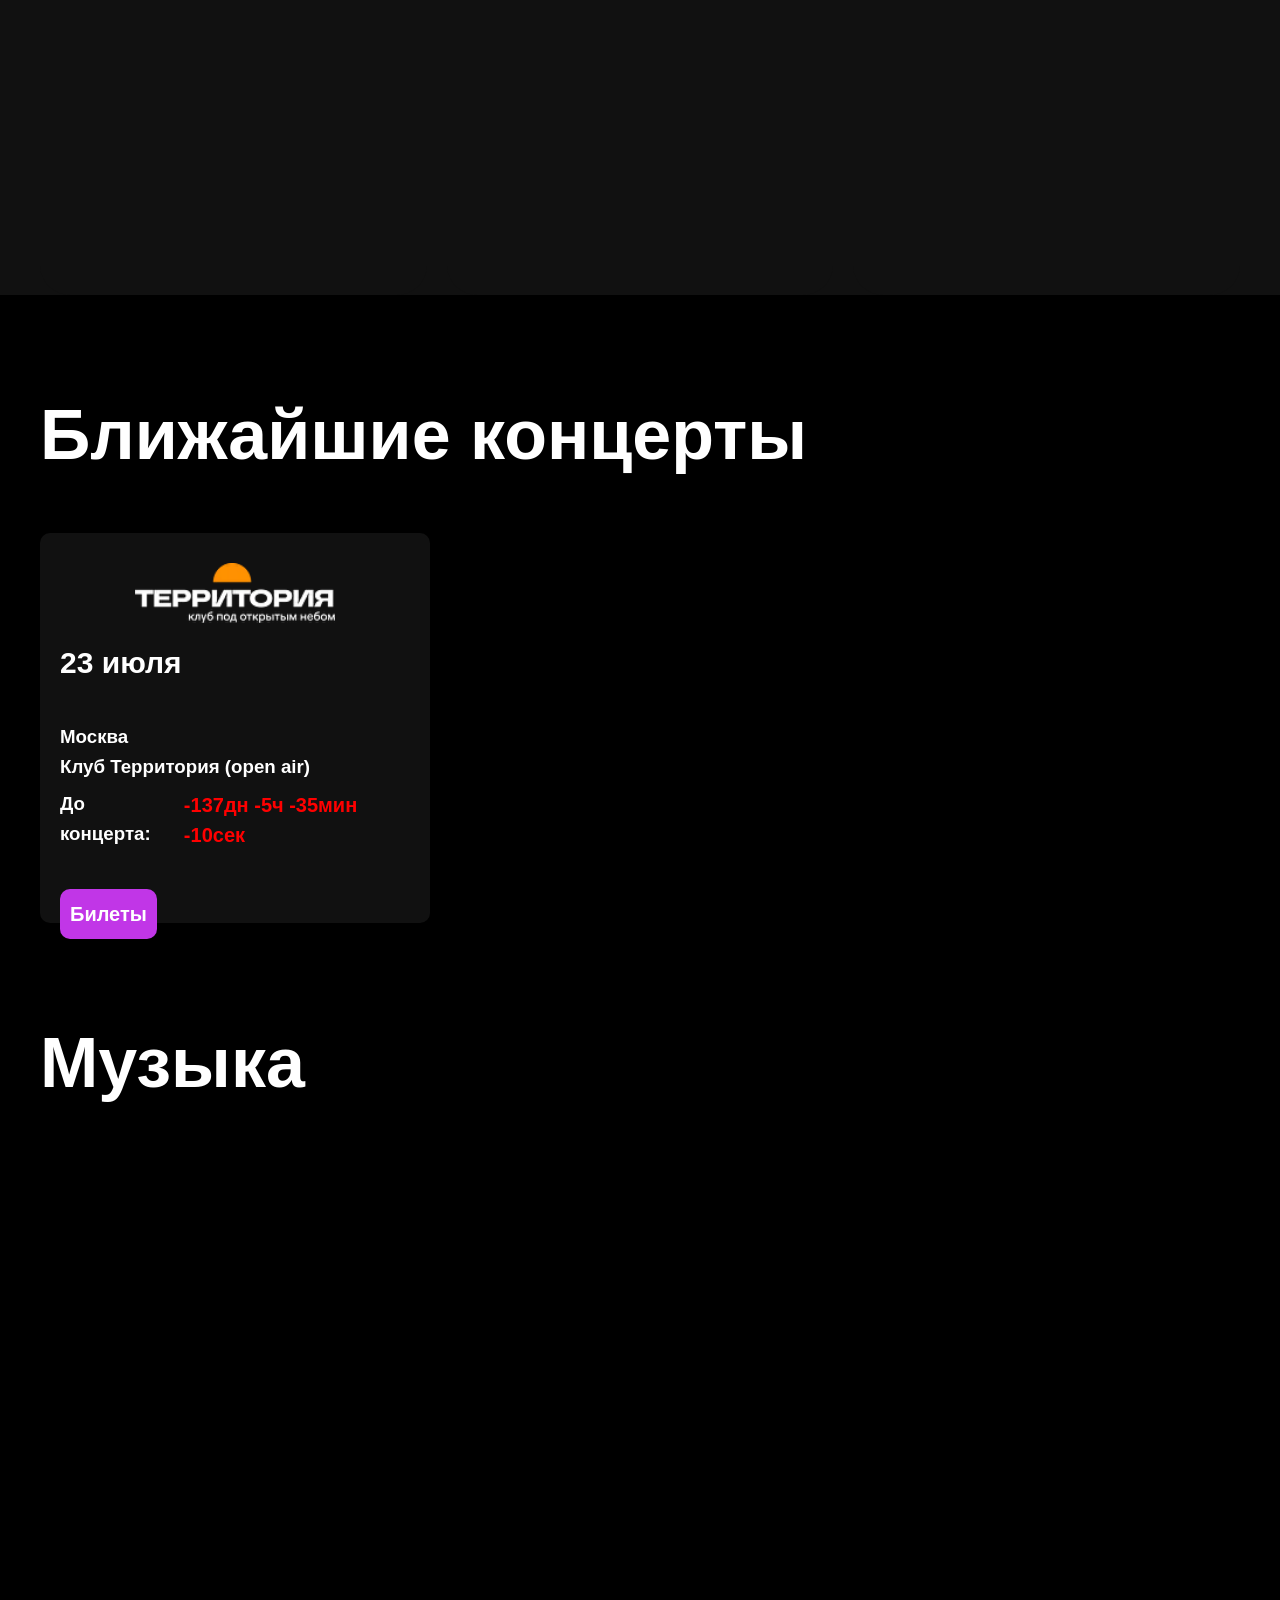
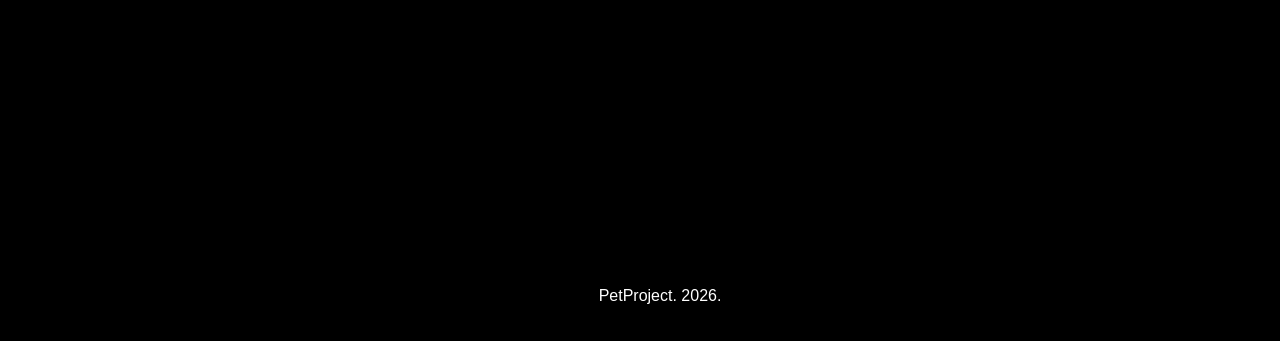
==== commit 9176920c: "Добавил меню для выбора исполнителя" ====
--- a/index.html
+++ b/index.html
@@ -14,7 +14,19 @@
             <img src="./img/microphone.png" alt="logo">
             <nav class="nav">
                 <ul class="nav-list">
-                    <li><a href="#about">Об исполнителях</a></li>
+                    <li class="dropdown">
+                        <a href="#" class="dropdown-toggle">Исполнители ▼</a>
+                        <ul class="dropdown-menu">
+                            <li><a href="#about-5opka">5opka X MellSher</a></li>
+                            <li><a href="#about-mellsher">СТИНТ</a></li>
+                            <li><a href="#about-both">MZLFF</a></li>
+                            <li><a href="#compare">Lida</a></li>
+                            <li><a href="#about-5opka">CMH</a></li>
+                            <li><a href="#about-mellsher">Booker</a></li>
+                            <li><a href="#about-both">Слава КПСС</a></li>
+                            <li><a href="#compare">22 раза</a></li>
+                        </ul>
+                    </li>
                     <li><a href="#photo">Фото</a></li>
                     <li><a href="#video">Видео</a></li>
                     <li><a href="#concerts">Ближайшие концерты</a></li>
@@ -23,6 +35,36 @@
             </nav>
         </div>
     </header>
+
+    <script>
+        document.addEventListener('DOMContentLoaded', () => {
+            const btn = document.querySelector('.dropdown-toggle');
+            const menu = document.querySelector('.dropdown-menu');
+
+            btn.onclick = (e) => {
+                e.preventDefault();
+                menu.classList.toggle('active');
+            }
+
+            menu.onclick = (e) => {
+                const link = e.target.closest('a');
+                if (!link) {
+                    return;
+                }
+
+                e.preventDefault();
+                btn.textContent = link.textContent + ' ▼';
+                menu.classList.remove('active');
+            }
+
+            document.onclick = (e) => {
+                if (!btn.contains(e.target) && !menu.contains(e.target)) {
+                    menu.classList.remove('active');
+                }
+            }
+        })
+
+    </script>
 
     <section id="header" class="header-section">
         <h1>5opka и <br>MellSher</h1>
--- a/style.css
+++ b/style.css
@@ -50,6 +50,67 @@
 
 .nav-list a:hover {
     color: #3cb4ec;
+}
+
+/* Стили для выпадающего меню */
+.dropdown {
+    position: relative; /* Важно для позиционирования выпадающего списка */
+}
+
+.dropdown-menu {
+    display: none; /* Скрыто по умолчанию */
+    position: absolute;
+    top: 100%; /* Появляется под родительским элементом */
+    left: 0;
+    background-color: #1a1a1a; /* Темный фон, под ваш дизайн */
+    min-width: 200px;
+    box-shadow: 0 8px 16px rgba(0,0,0,0.3);
+    border-radius: 8px;
+    padding: 10px 0;
+    z-index: 1000;
+    list-style: none;
+}
+
+.dropdown-menu li {
+    padding: 0;
+}
+
+.dropdown-menu a {
+    display: block;
+    padding: 10px 20px;
+    color: #ffffff;
+    text-decoration: none;
+    transition: background 0.3s ease;
+}
+
+.dropdown-menu a:hover {
+    background-color: #333333;
+    border-radius: 4px;
+}
+
+/* Класс для открытого меню */
+.dropdown-menu.active {
+    display: block;
+    animation: fadeIn 0.3s ease;
+}
+
+/* Анимация появления */
+@keyframes fadeIn {
+    from {
+        opacity: 0;
+        transform: translateY(-10px);
+    }
+    to {
+        opacity: 1;
+        transform: translateY(0);
+    }
+}
+
+/* Стиль для активной выбранной опции */
+.dropdown-menu a.selected {
+    background-color: #4a4a4a;
+    color: #ff6b6b; /* Или любой цвет, который у вас в теме */
+    font-weight: bold;
 }
 
 /* Секция заголовка */
@@ -355,6 +416,15 @@
     }
 }
 
+@media (max-width: 768px) {
+    .dropdown-menu {
+        position: static; /* На мобилках меню будет под элементом */
+        width: 100%;
+        box-shadow: none;
+        background-color: #2a2a2a;
+    }
+}
+
 @media (max-width: 600px) {
     .header-inner {
         flex-wrap: wrap;
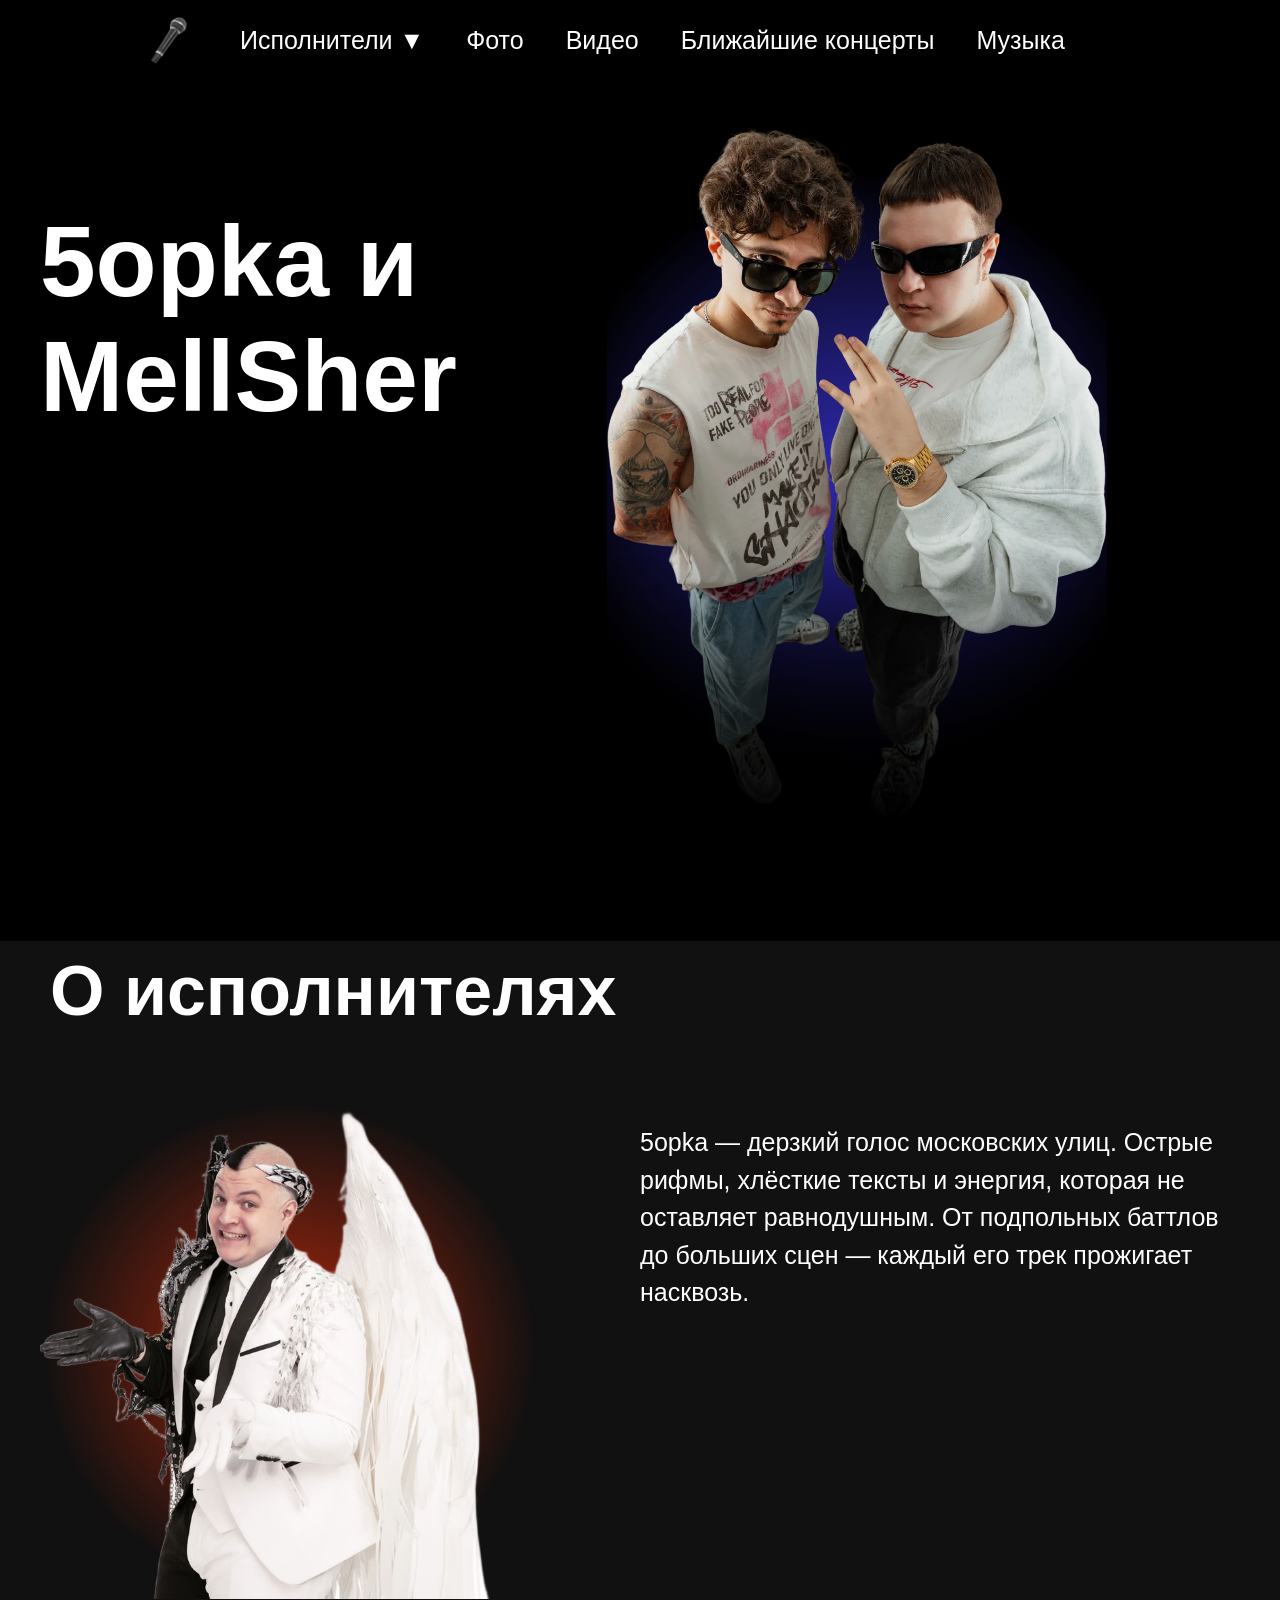
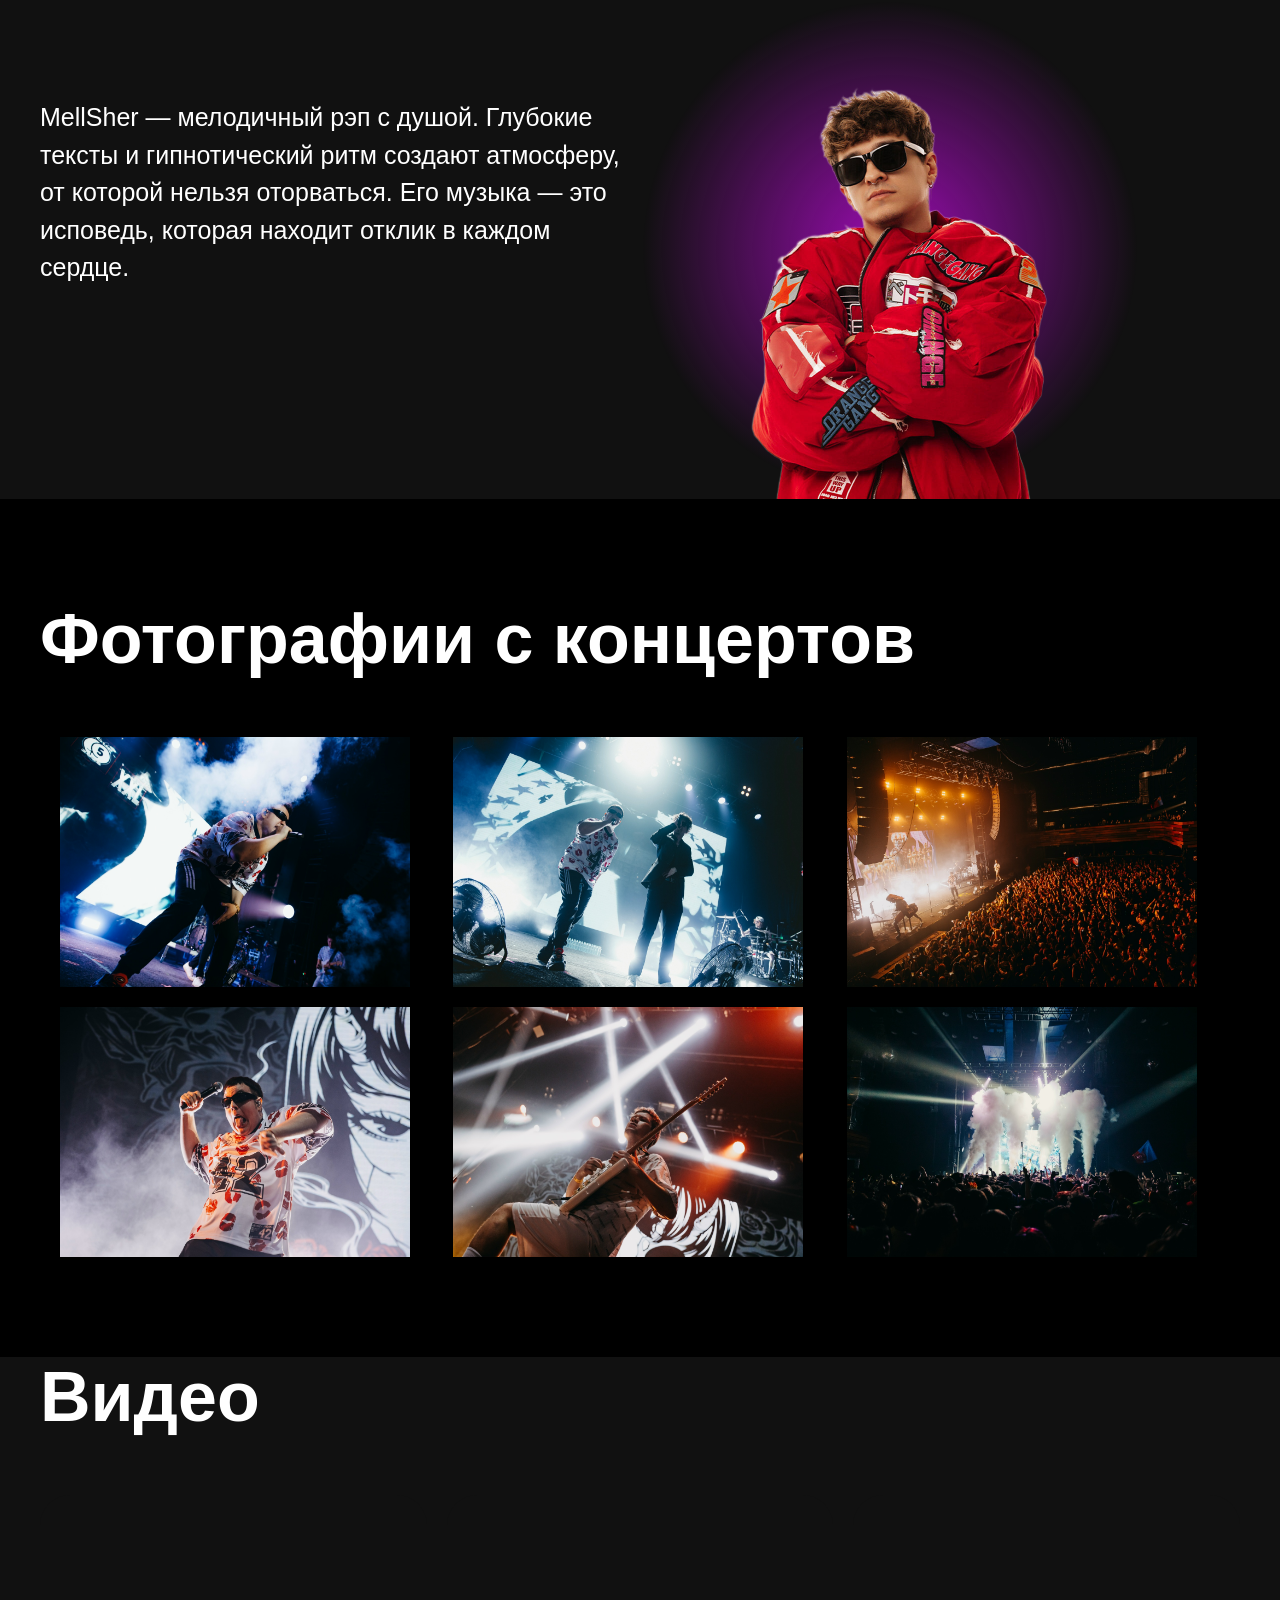
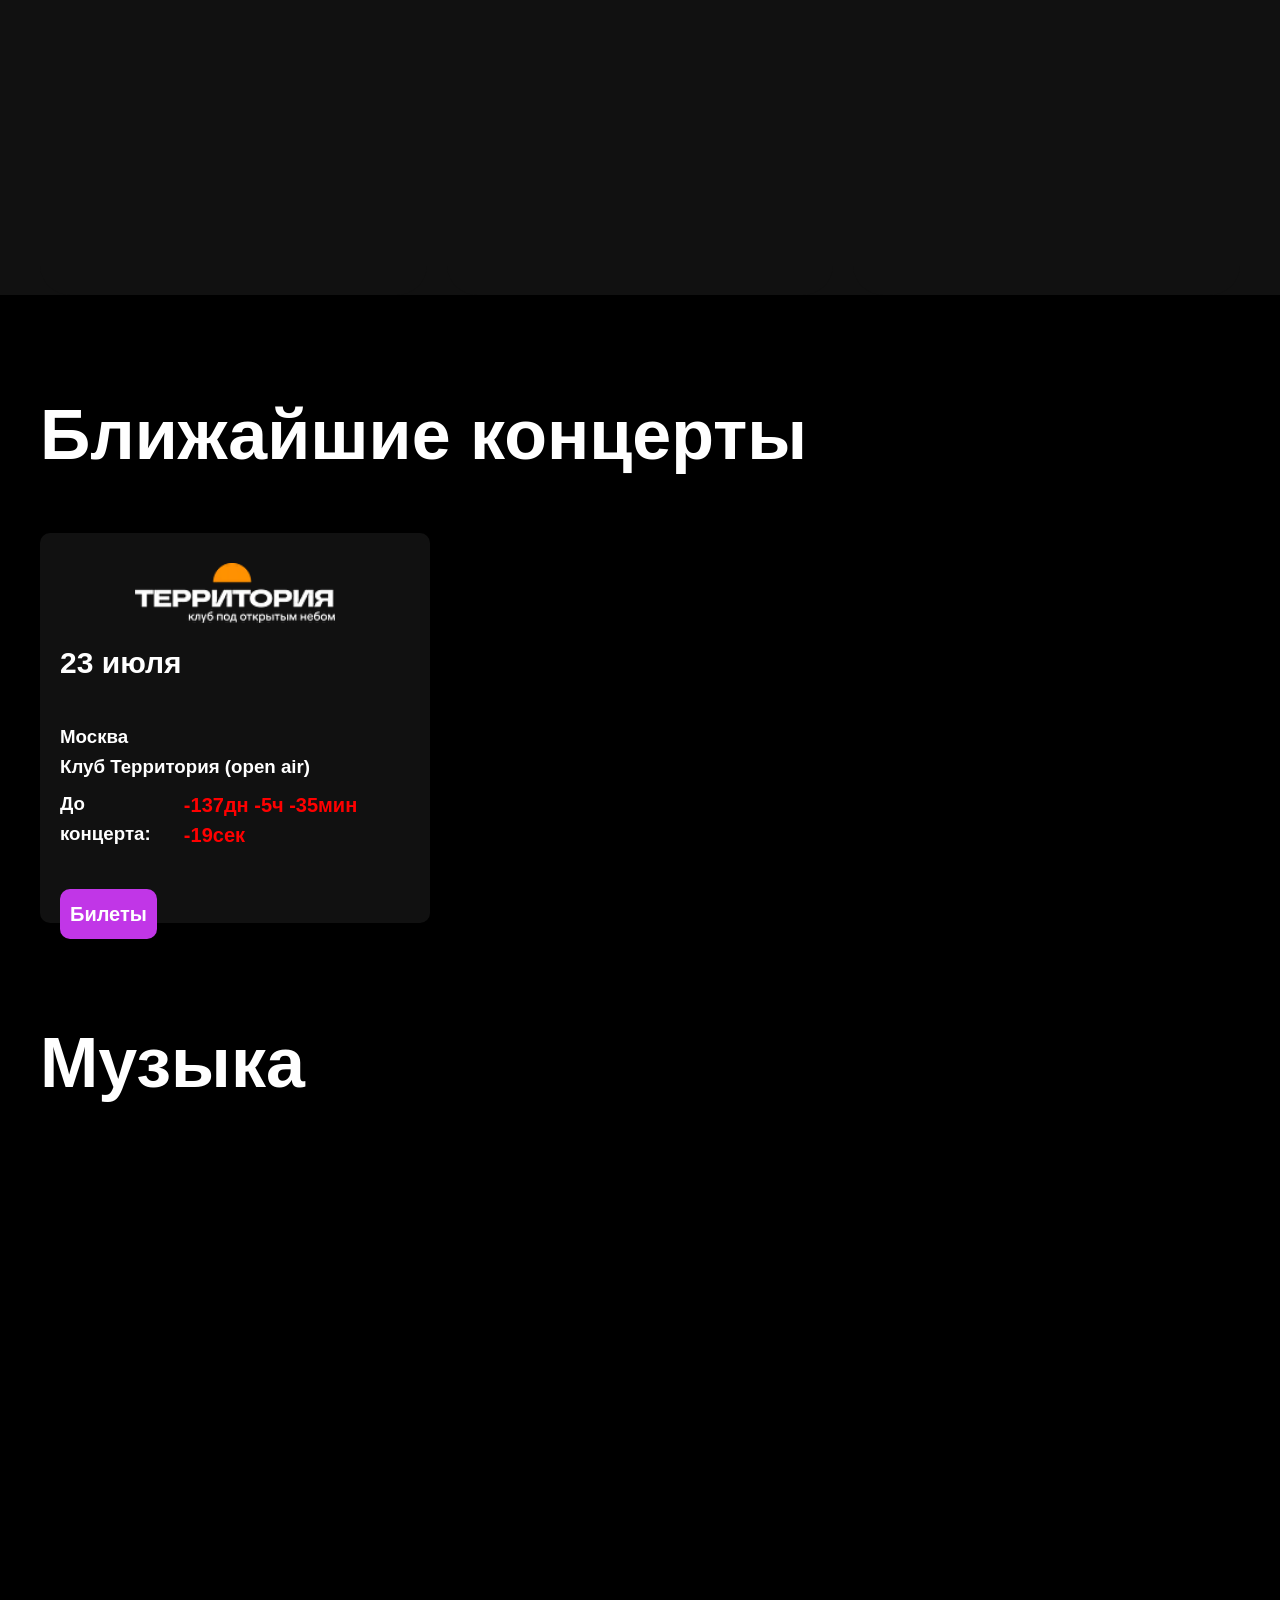
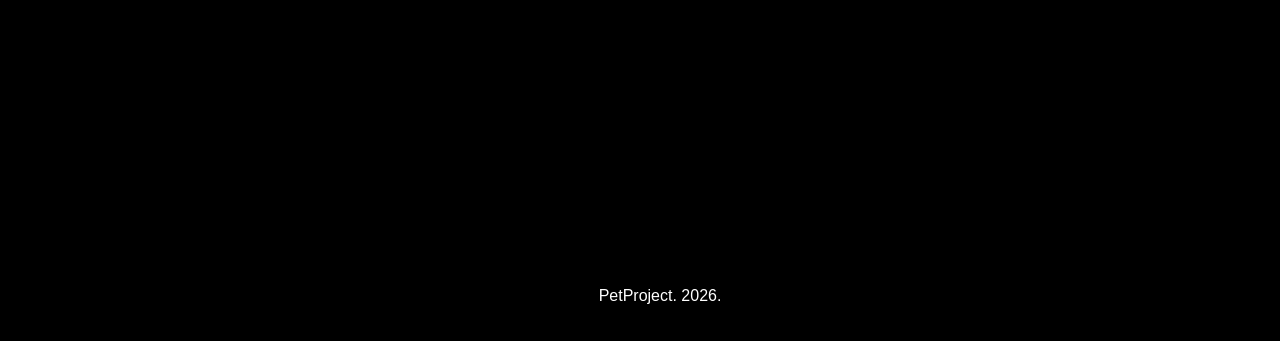
==== commit d6295a55: "Исправил пути файлов" ====
--- a/index.html
+++ b/index.html
@@ -3,22 +3,21 @@
 <head>
     <meta charset="UTF-8">
     <meta name="viewport" content="width=device-width, initial-scale=1.0">
-    <link rel="stylesheet" href="./style.css">
-    <link rel="preconnect" href="./media.css">
-    <script defer src="./index.js"></script>
+    <link rel="stylesheet" href="../artists-styles/5opka-mellsher.css">
+    <script defer src="../index.js"></script>
     <title>Концерты 5opka x MellSher</title>
 </head>
 <body>
     <header class="header">
         <div class="header-inner">
-            <img src="./img/microphone.png" alt="logo">
+            <img src="../img/microphone.png" alt="logo">
             <nav class="nav">
                 <ul class="nav-list">
                     <li class="dropdown">
                         <a href="#" class="dropdown-toggle">Исполнители ▼</a>
                         <ul class="dropdown-menu">
-                            <li><a href="#about-5opka">5opka X MellSher</a></li>
-                            <li><a href="#about-mellsher">СТИНТ</a></li>
+                            <li><a href="./5opka-mellsher.html">5opka X MellSher</a></li>
+                            <li><a href="./artists/stint.html">СТИНТ</a></li>
                             <li><a href="#about-both">MZLFF</a></li>
                             <li><a href="#compare">Lida</a></li>
                             <li><a href="#about-5opka">CMH</a></li>
@@ -36,50 +35,20 @@
         </div>
     </header>
 
-    <script>
-        document.addEventListener('DOMContentLoaded', () => {
-            const btn = document.querySelector('.dropdown-toggle');
-            const menu = document.querySelector('.dropdown-menu');
-
-            btn.onclick = (e) => {
-                e.preventDefault();
-                menu.classList.toggle('active');
-            }
-
-            menu.onclick = (e) => {
-                const link = e.target.closest('a');
-                if (!link) {
-                    return;
-                }
-
-                e.preventDefault();
-                btn.textContent = link.textContent + ' ▼';
-                menu.classList.remove('active');
-            }
-
-            document.onclick = (e) => {
-                if (!btn.contains(e.target) && !menu.contains(e.target)) {
-                    menu.classList.remove('active');
-                }
-            }
-        })
-
-    </script>
-
     <section id="header" class="header-section">
         <h1>5opka и <br>MellSher</h1>
-        <img src="./img/5opkaMellSher.webp" alt="5opka and MellSher">
+        <img src="../img/5opkaMellSher.webp" alt="5opka and MellSher">
     </section>
 
     <section id="about" class="about-section">
         <h2>О исполнителях</h2>
             <div>
                 <div class="about-5opka">
-                    <img src="./img/5opka.png" alt="5opka">
-<h3>5opka — дерзкий голос московских улиц. Острые рифмы, хлёсткие тексты и энергия, которая не оставляет равнодушным. От подпольных баттлов до больших сцен — каждый его трек прожигает насквозь.</h3></div>
+                    <img src="../img/5opka.png" alt="5opka">
+                    <h3>5opka — дерзкий голос московских улиц. Острые рифмы, хлёсткие тексты и энергия, которая не оставляет равнодушным. От подпольных баттлов до больших сцен — каждый его трек прожигает насквозь.</h3></div>
                 <div class="about-mellsher">
                     <h3>MellSher — мелодичный рэп с душой. Глубокие тексты и гипнотический ритм создают атмосферу, от которой нельзя оторваться. Его музыка — это исповедь, которая находит отклик в каждом сердце.</h3>
-                    <img src="./img/MellSher.png" alt="MellSher">
+                    <img src="../img/MellSher.png" alt="MellSher">
                 </div>
             </div>
     </section>
@@ -87,12 +56,12 @@
     <section id="photo" class="photo-section">
         <h2>Фотографии с концертов</h2>
         <div class="photos">
-            <img src="./img/photo1.jpg" alt="photo1">
-            <img src="./img/photo2.jpg" alt="photo2">
-            <img src="./img/photo3.jpg" alt="photo3">
-            <img src="./img/photo5.jpg" alt="photo5">
-            <img src="./img/photo6.jpg" alt="photo6">
-            <img src="./img/photo8.jpg" alt="photo8">
+            <img src="../img/photo1.jpg" alt="photo1">
+            <img src="../img/photo2.jpg" alt="photo2">
+            <img src="../img/photo3.jpg" alt="photo3">
+            <img src="../img/photo5.jpg" alt="photo5">
+            <img src="../img/photo6.jpg" alt="photo6">
+            <img src="../img/photo8.jpg" alt="photo8">
         </div>
     </section>
 
@@ -108,7 +77,7 @@
     <section id="concerts" class="concerts-section">
         <h2>Ближайшие концерты</h2>
         <div class="concert">
-            <img src="./img/territoriya.webp" alt="">
+            <img src="../img/territoriya.webp" alt="">
             <h2>23 июля</h2>
             <h3>Москва <br>Клуб Территория (open air)</h3>
             <div class="timer_container">
--- a/artists-styles/5opka-mellsher.css
+++ b/artists-styles/5opka-mellsher.css
@@ -0,0 +1,599 @@
+/* Базовые стили */
+body {
+    font-family: Arial, sans-serif;
+    margin: 0;
+    padding: 0;
+    background-color: #000;
+    color: #fff;
+}
+
+html, body {
+    overflow-x: hidden;
+    scroll-behavior: smooth;
+}
+
+/* Шапка и общие блоки */
+.header, .header-section, .about-section, .photo-section, .video-section, .concerts-section, .music-section {
+    max-width: 1200px;
+    margin: 0 auto;
+}
+
+.header {
+    background-color: #000;
+    padding: 10px;
+    text-align: center;
+}
+
+.header img {
+    width: 60px;
+    height: 60px;
+    margin-left: 100px;
+}
+
+.header-inner {
+    display: flex;
+}
+
+.nav-list {
+    list-style: none;
+    display: flex;
+    gap: 42px;
+    margin-right: 30px;
+}
+
+.nav-list a {
+    color: #fff;
+    text-decoration: none;
+    font-size: 25px;
+    transition: color 0.3s ease;
+}
+
+.nav-list a:hover {
+    color: #3cb4ec;
+}
+
+/* Стили для выпадающего меню */
+.dropdown {
+    position: relative; /* Важно для позиционирования выпадающего списка */
+}
+
+.dropdown-menu {
+    display: none; /* Скрыто по умолчанию */
+    position: absolute;
+    top: 100%; /* Появляется под родительским элементом */
+    left: 0;
+    background-color: #1a1a1a; /* Темный фон, под ваш дизайн */
+    min-width: 200px;
+    box-shadow: 0 8px 16px rgba(0,0,0,0.3);
+    border-radius: 8px;
+    padding: 10px 0;
+    z-index: 1000;
+    list-style: none;
+}
+
+.dropdown-menu li {
+    padding: 0;
+}
+
+.dropdown-menu a {
+    display: block;
+    padding: 10px 20px;
+    color: #ffffff;
+    text-decoration: none;
+    transition: background 0.3s ease;
+}
+
+.dropdown-menu a:hover {
+    background-color: #333333;
+    border-radius: 4px;
+}
+
+/* Класс для открытого меню */
+.dropdown-menu.active {
+    display: block;
+    animation: fadeIn 0.3s ease;
+}
+
+/* Анимация появления */
+@keyframes fadeIn {
+    from {
+        opacity: 0;
+        transform: translateY(-10px);
+    }
+    to {
+        opacity: 1;
+        transform: translateY(0);
+    }
+}
+
+/* Стиль для активной выбранной опции */
+.dropdown-menu a.selected {
+    background-color: #4a4a4a;
+    color: #ff6b6b; /* Или любой цвет, который у вас в теме */
+    font-weight: bold;
+}
+
+/* Секция заголовка */
+.header-section {
+    margin-top: 20px;
+    padding: 20px;
+    display: flex;
+    position: relative;
+}
+
+.header-section h1 {
+    font-size: 100px;
+}
+
+.header-section img {
+    margin-left: 150px;
+    border-radius: 10px;
+    width: 500px;
+    height: 700px;
+    position: relative;
+    z-index: 1;
+    -webkit-mask: linear-gradient(to top, transparent 0%, #000 100%);
+    mask: linear-gradient(to top, transparent 0%, #000 40%);
+    background: radial-gradient(circle, rgba(60, 52, 220, 0.8) 0%, rgba(60, 52, 220, 0) 70%);
+    animation: fadeIn 1s ease;
+}
+
+/* Заголовки секций */
+.about-section h2, .photo-section h2, .video-section h2, .concerts-section h2, .music-section h2 {
+    font-size: 70px;
+}
+
+.photo-section h2, .video-section h2, .music-section h2 {
+    margin-top: 100px;
+}
+
+/* Об артистах */
+.about-section {
+    margin: 100px auto;
+    position: relative;
+}
+
+.about-section h2 {
+    padding: 10px;
+}
+
+.about-5opka, .about-mellsher {
+    display: flex;
+    margin: 0px;
+
+}
+
+.about-mellsher h3 {
+    margin-top: 100px;
+}
+
+.about-section .about-5opka img,
+.about-section .about-mellsher img {
+    width: 500px;
+    object-fit: cover;
+    border-radius: 10px;
+    margin-right: 100px;
+}
+
+.about-5opka img {
+    background: radial-gradient(circle, rgba(219, 46, 11, 0.8) 0%, rgba(34, 27, 170, 0) 70%);
+}
+
+.about-mellsher img {
+    background: radial-gradient(circle, rgba(191, 11, 219, 0.8) 0%, rgba(34, 27, 170, 0) 70%);
+}
+
+.about-section h3 {
+    font-size: 25px;
+    line-height: 1.5;
+    font-weight: normal;
+}
+
+/* Фотогалерея */
+.photos {
+    display: grid;
+    grid-template-columns: repeat(3, 1fr);
+    gap: 20px;
+    margin: 20px;
+}
+
+.photos img {
+    width: 350px;
+    height: 250px;
+    transition: transform 0.3s ease, opacity 0.3s ease;
+}
+
+.photos img:hover {
+    transform: scale(1.03);
+    opacity: 0.9;
+}
+
+.video-section {
+    margin: 100px auto;
+    position: relative;
+}
+
+/* Сетка для видео — 3 колонки */
+.video-grid {
+    display: grid;
+    grid-template-columns: repeat(3, 1fr);
+    gap: 20px;
+    margin: 20px 0;
+}
+
+/* Карточка видео */
+.video-card {
+    border-radius: 16px;
+    overflow: hidden;
+    background: #111;
+    transition: transform 0.3s ease, box-shadow 0.3s ease;
+}
+
+.video-card:hover {
+    transform: scale(1.02);
+    box-shadow: 0 8px 30px rgba(60, 180, 236, 0.15);
+}
+
+/* iframe внутри карточки */
+.video-card iframe {
+    width: 100%;
+    aspect-ratio: 16 / 9;
+    display: block;
+    border: none;
+    background: #000;
+}
+
+/* Убираем старые стили для iframe в video-section */
+.video-section iframe {
+    height: auto;
+}
+
+/* Концерты */
+.concerts-section {
+    margin-bottom: 100px;
+}
+
+.concert {
+    transition: transform 0.3s ease;
+}
+
+.concert h2 {
+    font-size: 30px;
+}
+
+.concert:hover {
+    transform: scale(1.05);
+    background-color: #111;
+    border-radius: 10px;
+    box-shadow: 0 0 10px rgba(0, 0, 0, 0.5);
+}
+
+.concert:hover h3,
+.concert:hover h2 {
+    color: #3cb4ec;
+    font-weight: bold;
+    transition: color 0.3s ease;
+}
+
+.concert img {
+    width: 200px;
+    margin: 0 auto;
+    margin-top: 10px;
+}
+
+.concerts-section .concert {
+    display: flex;
+    flex-direction: column;
+    padding: 20px;
+    border-radius: 10px;
+    background-color: #111;
+    box-shadow: 0 0 10px rgba(0, 0, 0, 0.5);
+    width: 350px;
+    height: 350px;
+    line-height: 30px;
+}
+
+.ticket a {
+    color: #fff;
+    text-decoration: none;
+    font-size: 20px;
+    padding: 10px;
+    border-radius: 10px;
+    background-color: #c136e7;
+    transition: background-color 0.3s ease, transform 0.2s ease;
+    display: inline-block;
+}
+
+.ticket a:hover {
+    background-color: #a01bc9;
+    transform: scale(1.05);
+}
+
+.timer_container {
+    display: flex;
+    gap: 10px;
+    margin-top: -30px
+}
+
+/* Музыка и футер */
+.music-section {
+    margin-bottom: 100px;
+}
+
+footer {
+    padding: 20px;
+    text-align: center;
+    width: 100%;
+    margin-top: 30px;
+}
+
+/* Фон блоков */
+.about-section::before, .video-section::before {
+    content: "";
+    position: absolute;
+    top: 0;
+    left: 50%;
+    transform: translateX(-50%);
+    width: 100vw;
+    height: 100%;
+    background-color: #111;
+    z-index: -1;
+    pointer-events: none;
+}
+
+/* ===== АДАПТИВ ===== */
+@media (max-width: 1200px) {
+    .header, .header-section, .about-section, .photo-section, .video-section, .concerts-section, .music-section {
+        max-width: 95%;
+        padding: 0 15px;
+    }
+    
+    .about-5opka, .about-mellsher {
+        margin: 0 20px !important;
+        flex-wrap: wrap;
+        justify-content: center;
+    }
+    
+    .about-mellsher {
+        flex-direction: column-reverse;
+    }
+    
+    .about-mellsher h3 {
+        margin-top: 20px;
+    }
+    
+    .about-section .about-5opka img,
+    .about-section .about-mellsher img {
+        width: 100%;
+        max-width: 400px;
+        margin-right: 0 !important;
+    }
+    
+    .header-section {
+        flex-wrap: wrap;
+        text-align: center;
+        justify-content: center;
+    }
+    
+    .header-section h1 {
+        font-size: 60px;
+    }
+    
+    .header-section img {
+        margin-left: 0 !important;
+        width: 100%;
+        max-width: 400px;
+        height: auto;
+    }
+}
+
+@media (max-width: 900px) {
+    .photos {
+        grid-template-columns: repeat(2, 1fr);
+    }
+    
+    .photos img {
+        width: 100%;
+        height: auto;
+    }
+    
+    .concerts-section > div {
+        width: auto;
+        justify-content: center;
+        gap: 20px;
+    }
+    
+    .concerts-section .concert {
+        width: 90% !important;
+        max-width: 400px;
+    }
+    
+    .about-section h2, .photo-section h2, .video-section h2, .concerts-section h2, .music-section h2 {
+        font-size: 50px;
+        text-align: center;
+    }
+    
+    .music-section iframe {
+        height: 450px;
+    }
+}
+
+@media (max-width: 768px) {
+    .dropdown-menu {
+        position: static; /* На мобилках меню будет под элементом */
+        width: 100%;
+        box-shadow: none;
+        background-color: #2a2a2a;
+    }
+}
+
+@media (max-width: 600px) {
+    .header-inner {
+        flex-wrap: wrap;
+        justify-content: center;
+    }
+    
+    .header img {
+        margin-left: 0 !important;
+    }
+    
+    .nav-list {
+        flex-wrap: wrap;
+        justify-content: center;
+        margin-right: 0 !important;
+        gap: 15px;
+        padding: 0;
+    }
+    
+    .nav-list a {
+        font-size: 18px;
+    }
+    
+    .header-section h1 {
+        font-size: 40px;
+    }
+    
+    .about-section h2, .photo-section h2, .video-section h2, .concerts-section h2, .music-section h2 {
+        font-size: 35px;
+    }
+    
+    .about-section h3 {
+        font-size: 18px;
+        padding: 0 10px;
+        text-align: center;
+    }
+    
+    .photos {
+        grid-template-columns: 1fr;
+    }
+    
+    .concert {
+        width: 95% !important;
+    }
+    
+    .concert h2 {
+        font-size: 20px;
+    }
+    
+    .concert h3 {
+        font-size: 16px;
+    }
+    
+    .ticket a {
+        font-size: 18px;
+        padding: 8px 15px;
+    }
+    
+    .video-section {
+        height: auto;
+        min-height: 250px;
+    }
+    
+    .video-section iframe {
+        height: 220px;
+    }
+    
+    .music-section iframe {
+        height: 300px;
+    }
+    
+    footer {
+        font-size: 12px;
+        padding: 15px;
+    }
+}
+
+@media (max-width: 400px) {
+    .header-section h1 {
+        font-size: 30px;
+    }
+    
+    .about-section h2, .photo-section h2, .video-section h2, .concerts-section h2, .music-section h2 {
+        font-size: 28px;
+    }
+    
+    .about-section h3 {
+        font-size: 16px;
+    }
+    
+    .concert h2 {
+        font-size: 18px;
+    }
+    
+    .concert h3 {
+        font-size: 14px;
+    }
+    
+    .ticket a {
+        font-size: 14px;
+        padding: 6px 12px;
+    }
+    
+    .music-section iframe {
+        height: 250px;
+    }
+}
+
+/* Адаптивные iframe */
+.music-section iframe, .video-section iframe {
+    width: 100% !important;
+    border-radius: 30px;
+}
+
+.music-section iframe {
+    max-width: 1200px;
+    height: 586px;
+}
+
+.video-section iframe {
+    height: 400px;
+}
+
+/* ===== ПЛАВНОЕ ПОЯВЛЕНИЕ ТЕКСТА ===== */
+.about-section h3,
+.about-section h2,
+.photo-section h2,
+.video-section h2,
+.concerts-section h2,
+.music-section h2,
+.header-section h1,
+.concert h2,
+.concert h3 {
+    animation: fadeInUp 0.8s ease-out forwards;
+    opacity: 0;
+}
+
+.header-section h1 { animation-delay: 0.1s; }
+.about-section h2 { animation-delay: 0.2s; }
+.about-5opka h3 { animation-delay: 0.3s; }
+.about-mellsher h3 { animation-delay: 0.4s; }
+.photo-section h2 { animation-delay: 0.5s; }
+.video-section h2 { animation-delay: 0.6s; }
+.concerts-section h2 { animation-delay: 0.7s; }
+.concert { animation-delay: 0.8s; }
+.music-section h2 { animation-delay: 0.9s; }
+
+@keyframes fadeInUp {
+    0% {
+        opacity: 0;
+        transform: translateY(30px);
+    }
+    100% {
+        opacity: 1;
+        transform: translateY(0);
+    }
+}
+
+@media (max-width: 900px) {
+    .video-grid {
+        grid-template-columns: repeat(2, 1fr);
+        gap: 15px;
+    }
+}
+
+@media (max-width: 600px) {
+    .video-grid {
+        grid-template-columns: 1fr;
+        gap: 15px;
+    }
+}
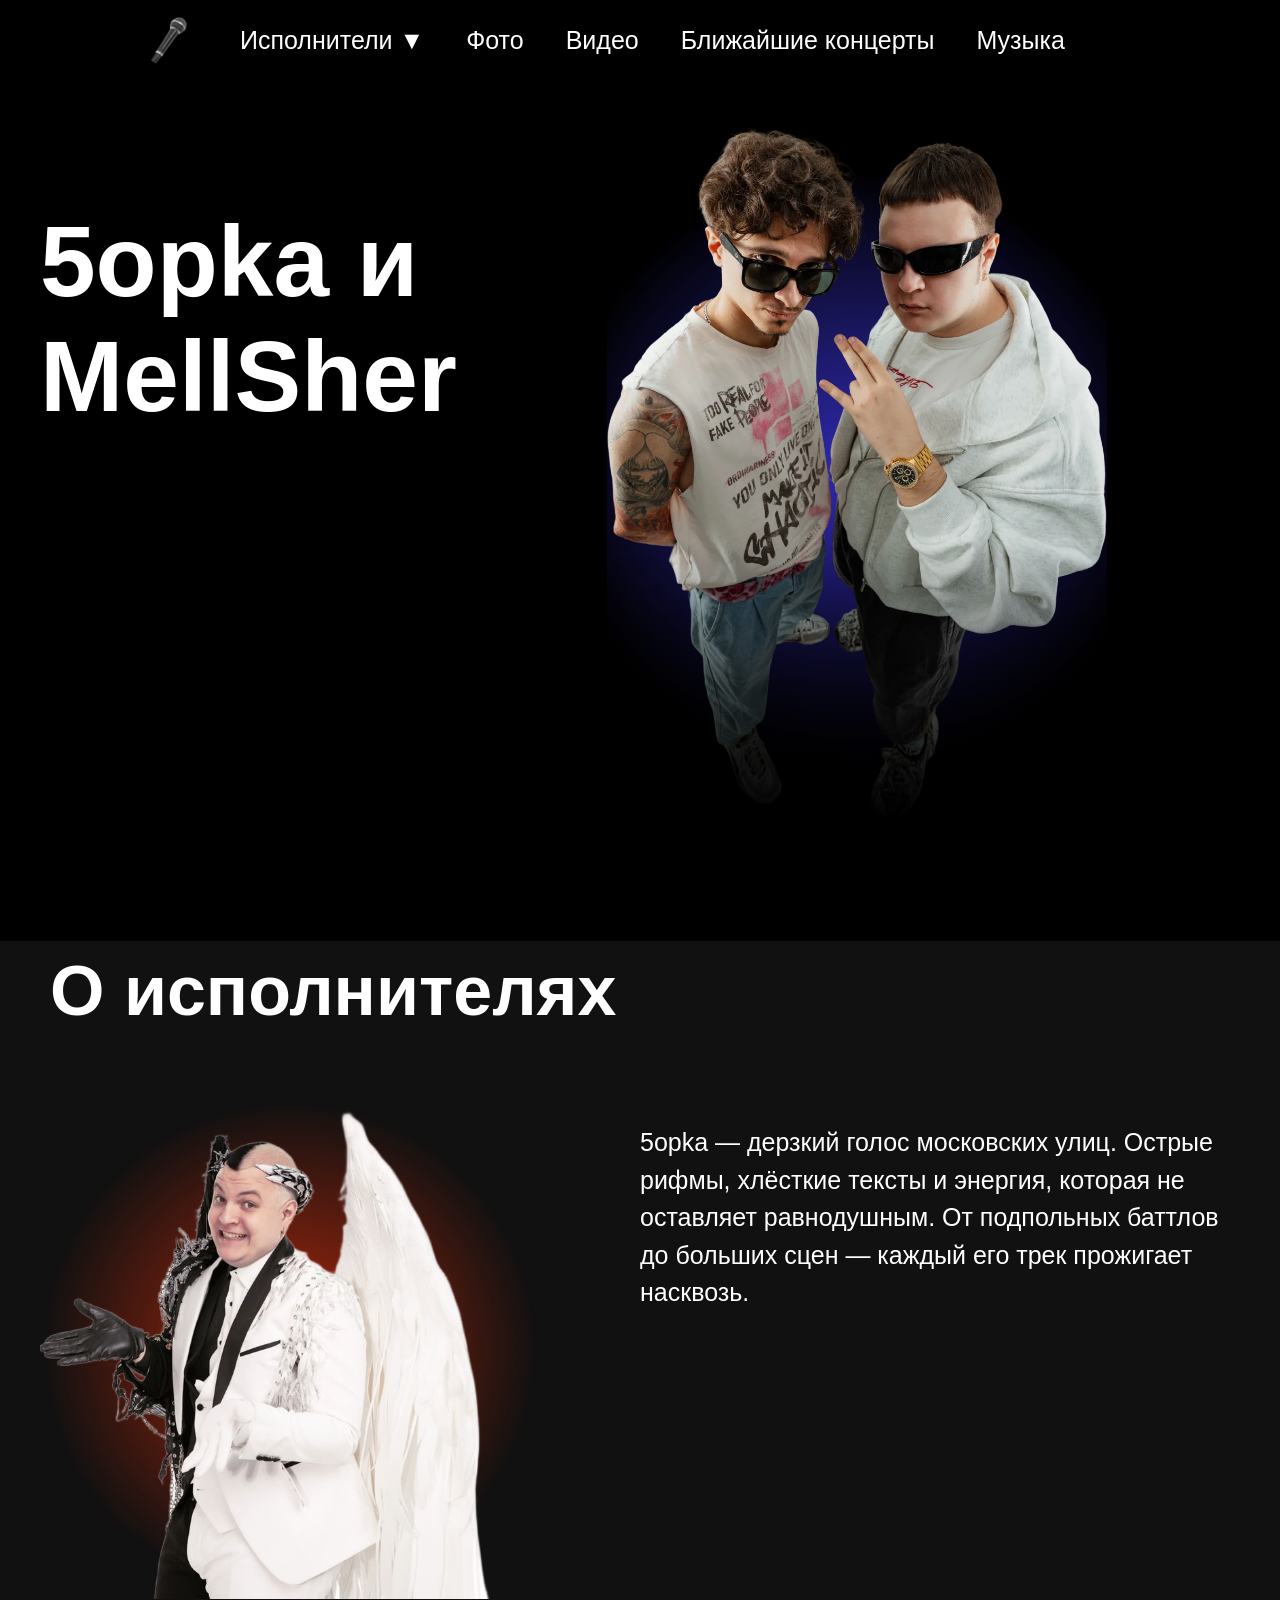
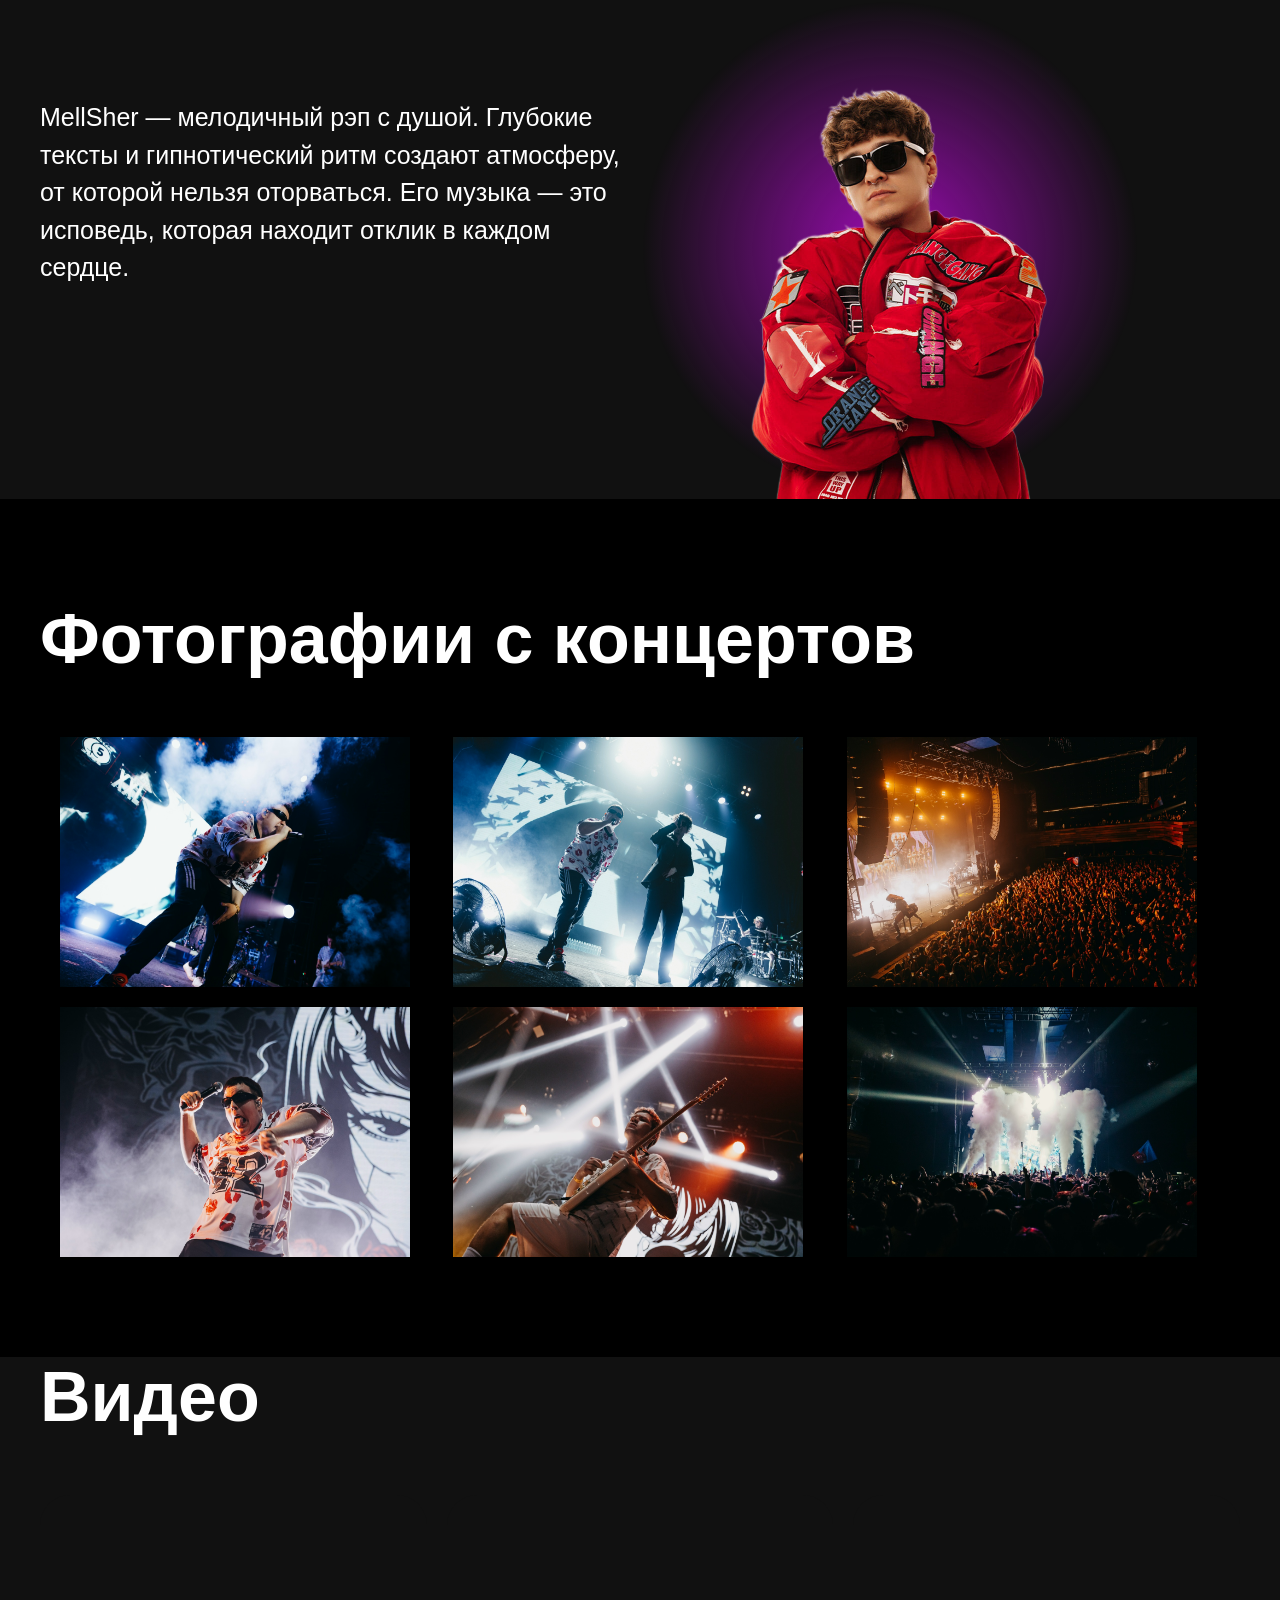
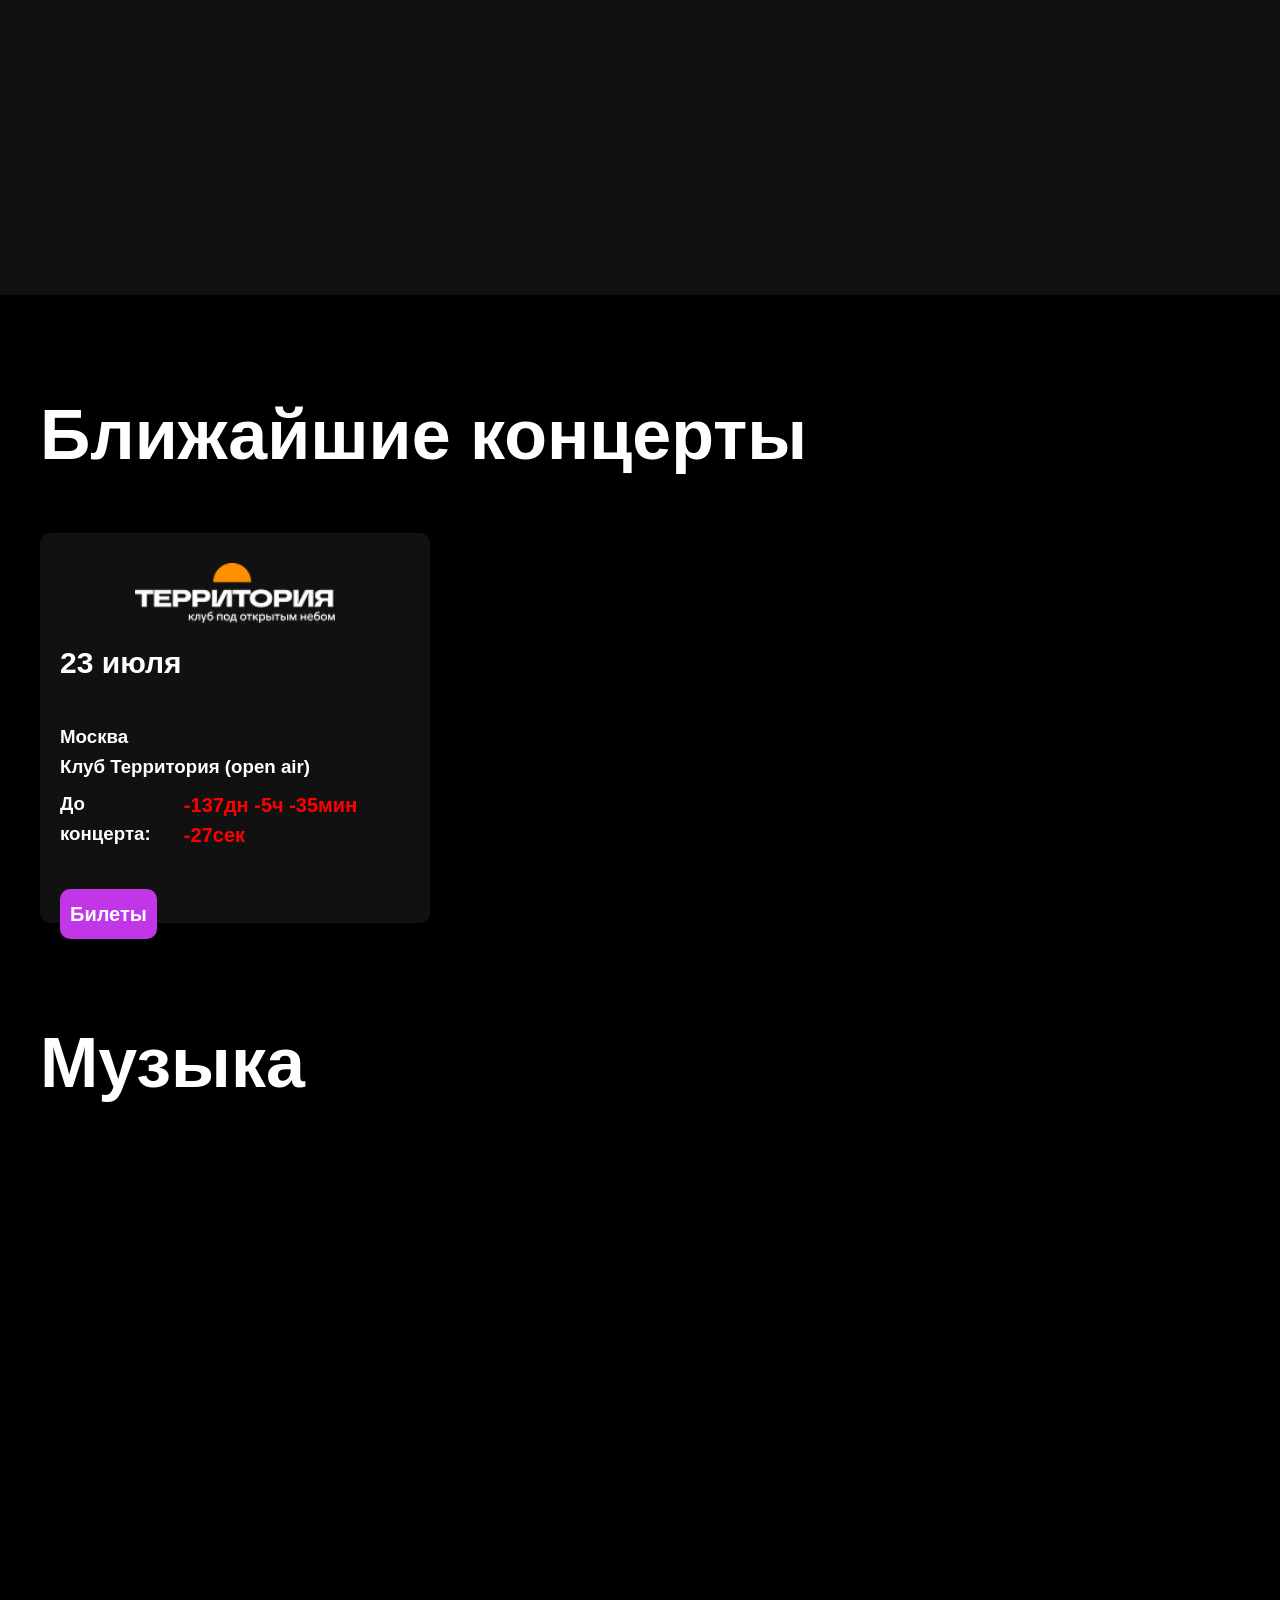
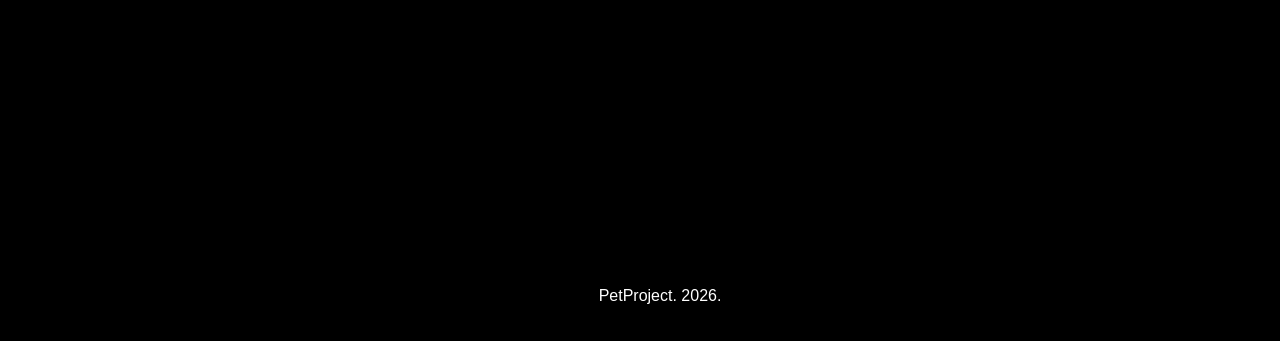
==== commit b8a3b004: "Исправление ошибок" ====
--- a/index.html
+++ b/index.html
@@ -3,22 +3,21 @@
 <head>
     <meta charset="UTF-8">
     <meta name="viewport" content="width=device-width, initial-scale=1.0">
-    <link rel="stylesheet" href="../artists-styles/5opka-mellsher.css">
-    <script defer src="../index.js"></script>
+    <link rel="stylesheet" href="./artists-styles/5opka-mellsher.css">
+    <script defer src="./index.js"></script>
     <title>Концерты 5opka x MellSher</title>
 </head>
 <body>
     <header class="header">
         <div class="header-inner">
-            <img src="../img/microphone.png" alt="logo">
+            <img src="./img/microphone.png" alt="logo">
             <nav class="nav">
                 <ul class="nav-list">
                     <li class="dropdown">
                         <a href="#" class="dropdown-toggle">Исполнители ▼</a>
                         <ul class="dropdown-menu">
-                            <li><a href="./5opka-mellsher.html">5opka X MellSher</a></li>
-                            <li><a href="./artists/stint.html">СТИНТ</a></li>
-                            <li><a href="#about-both">MZLFF</a></li>
+                            <li><a href="./index.html">5opka X MellSher</a></li>
+                            <li><a href="./artists/stint.html">СТИНТ</a></li>                            <li><a href="#about-both">MZLFF</a></li>
                             <li><a href="#compare">Lida</a></li>
                             <li><a href="#about-5opka">CMH</a></li>
                             <li><a href="#about-mellsher">Booker</a></li>
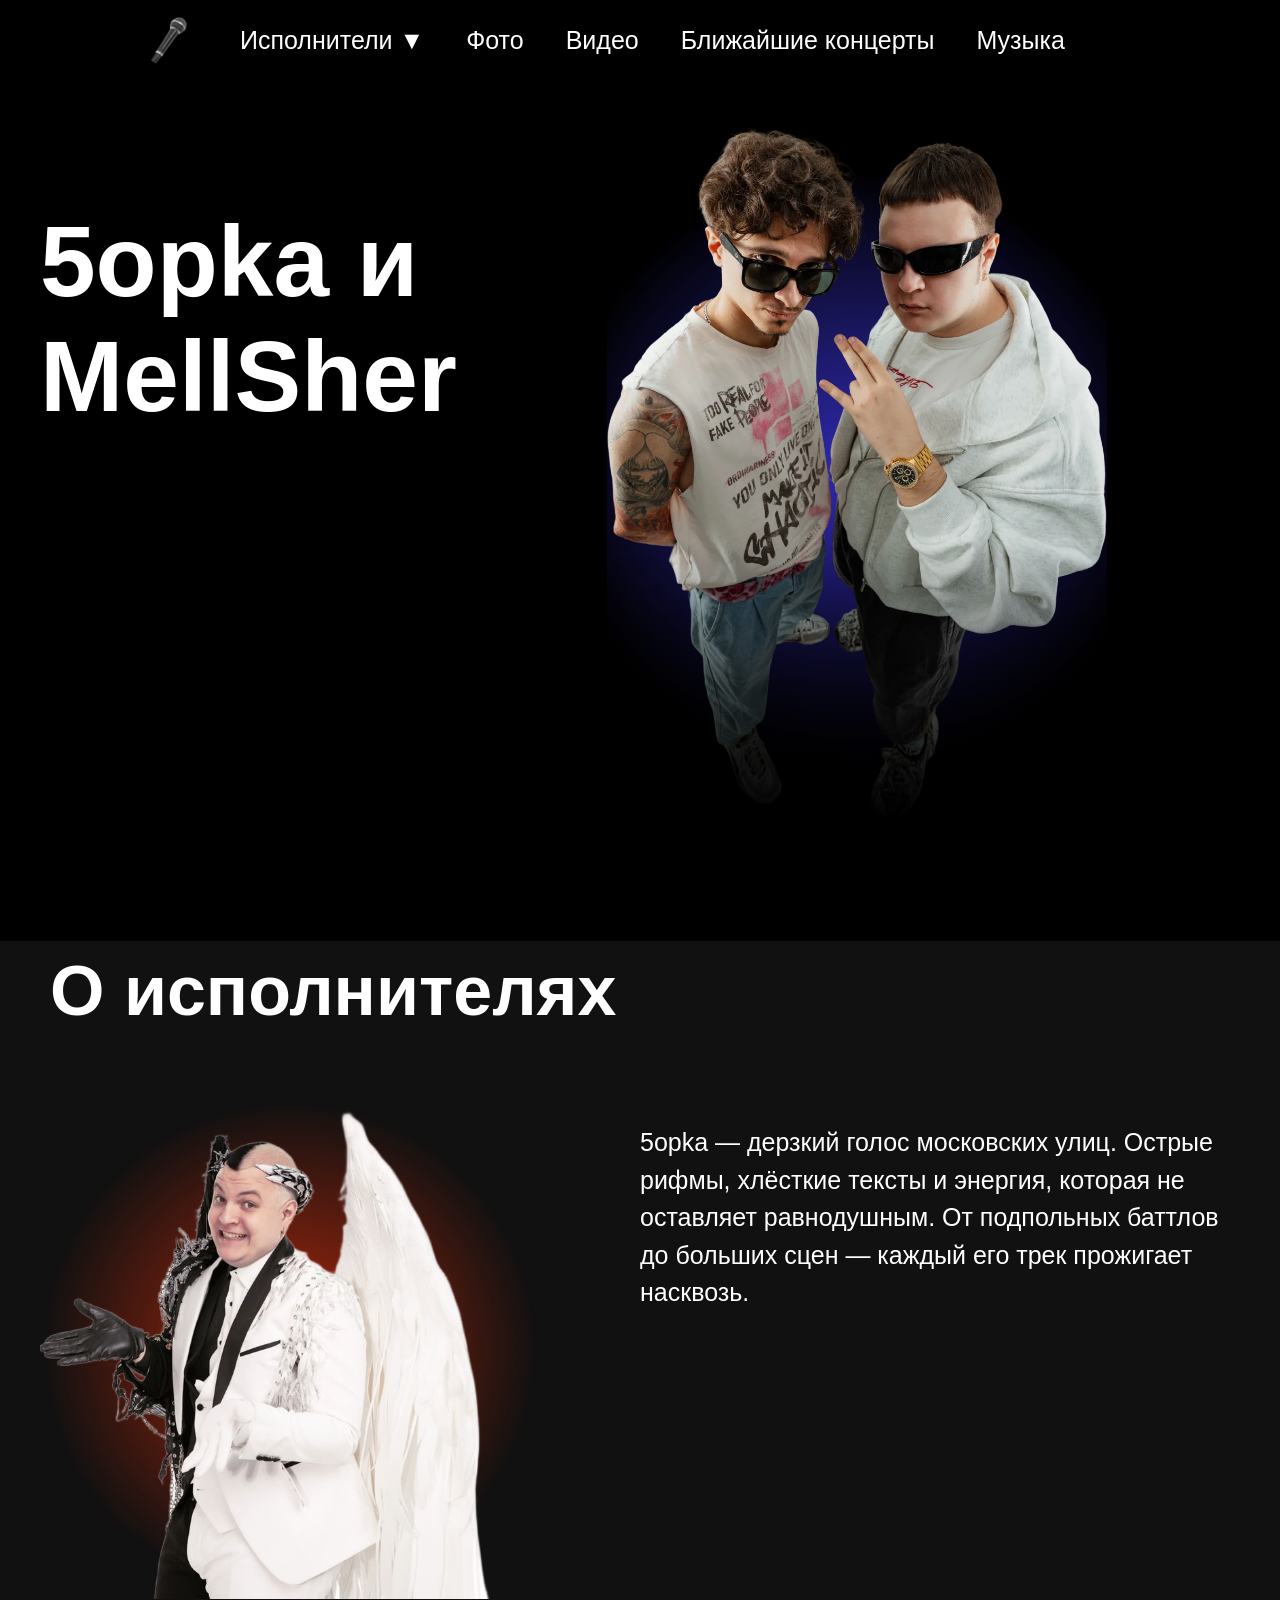
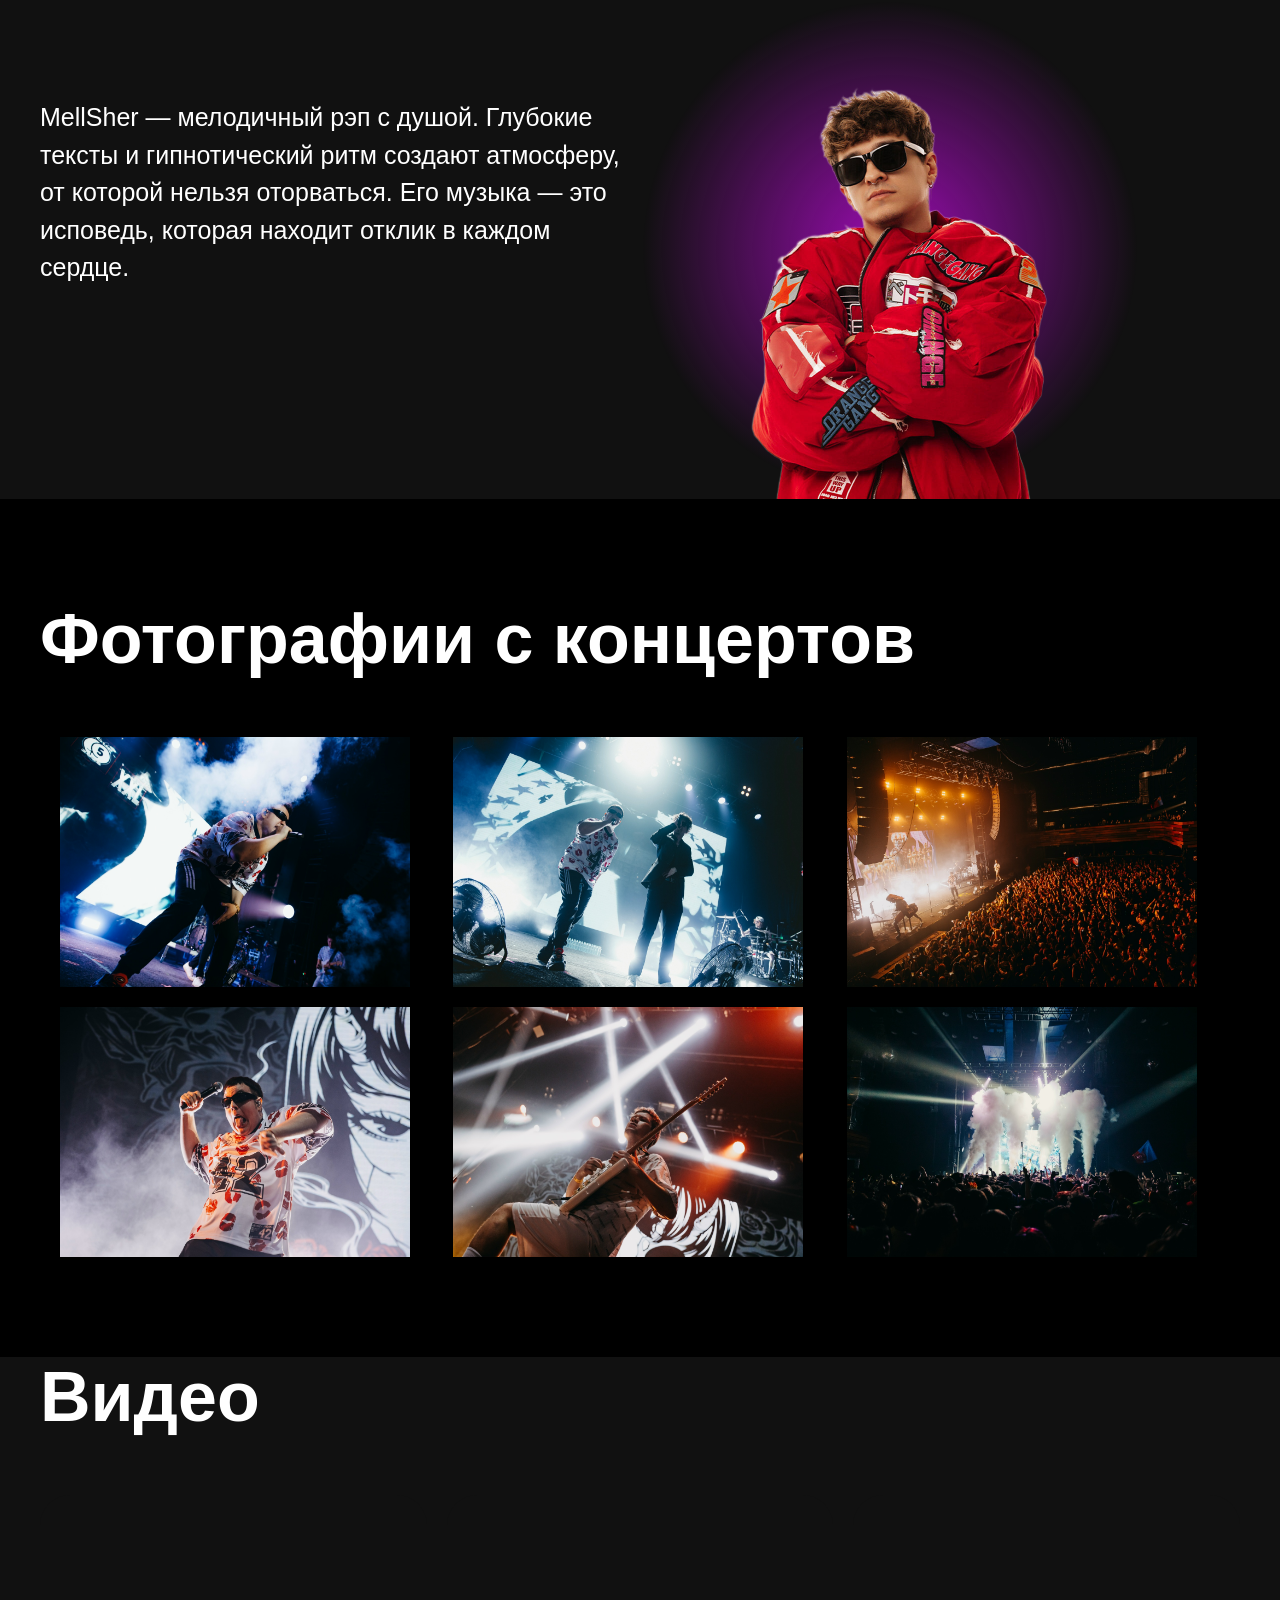
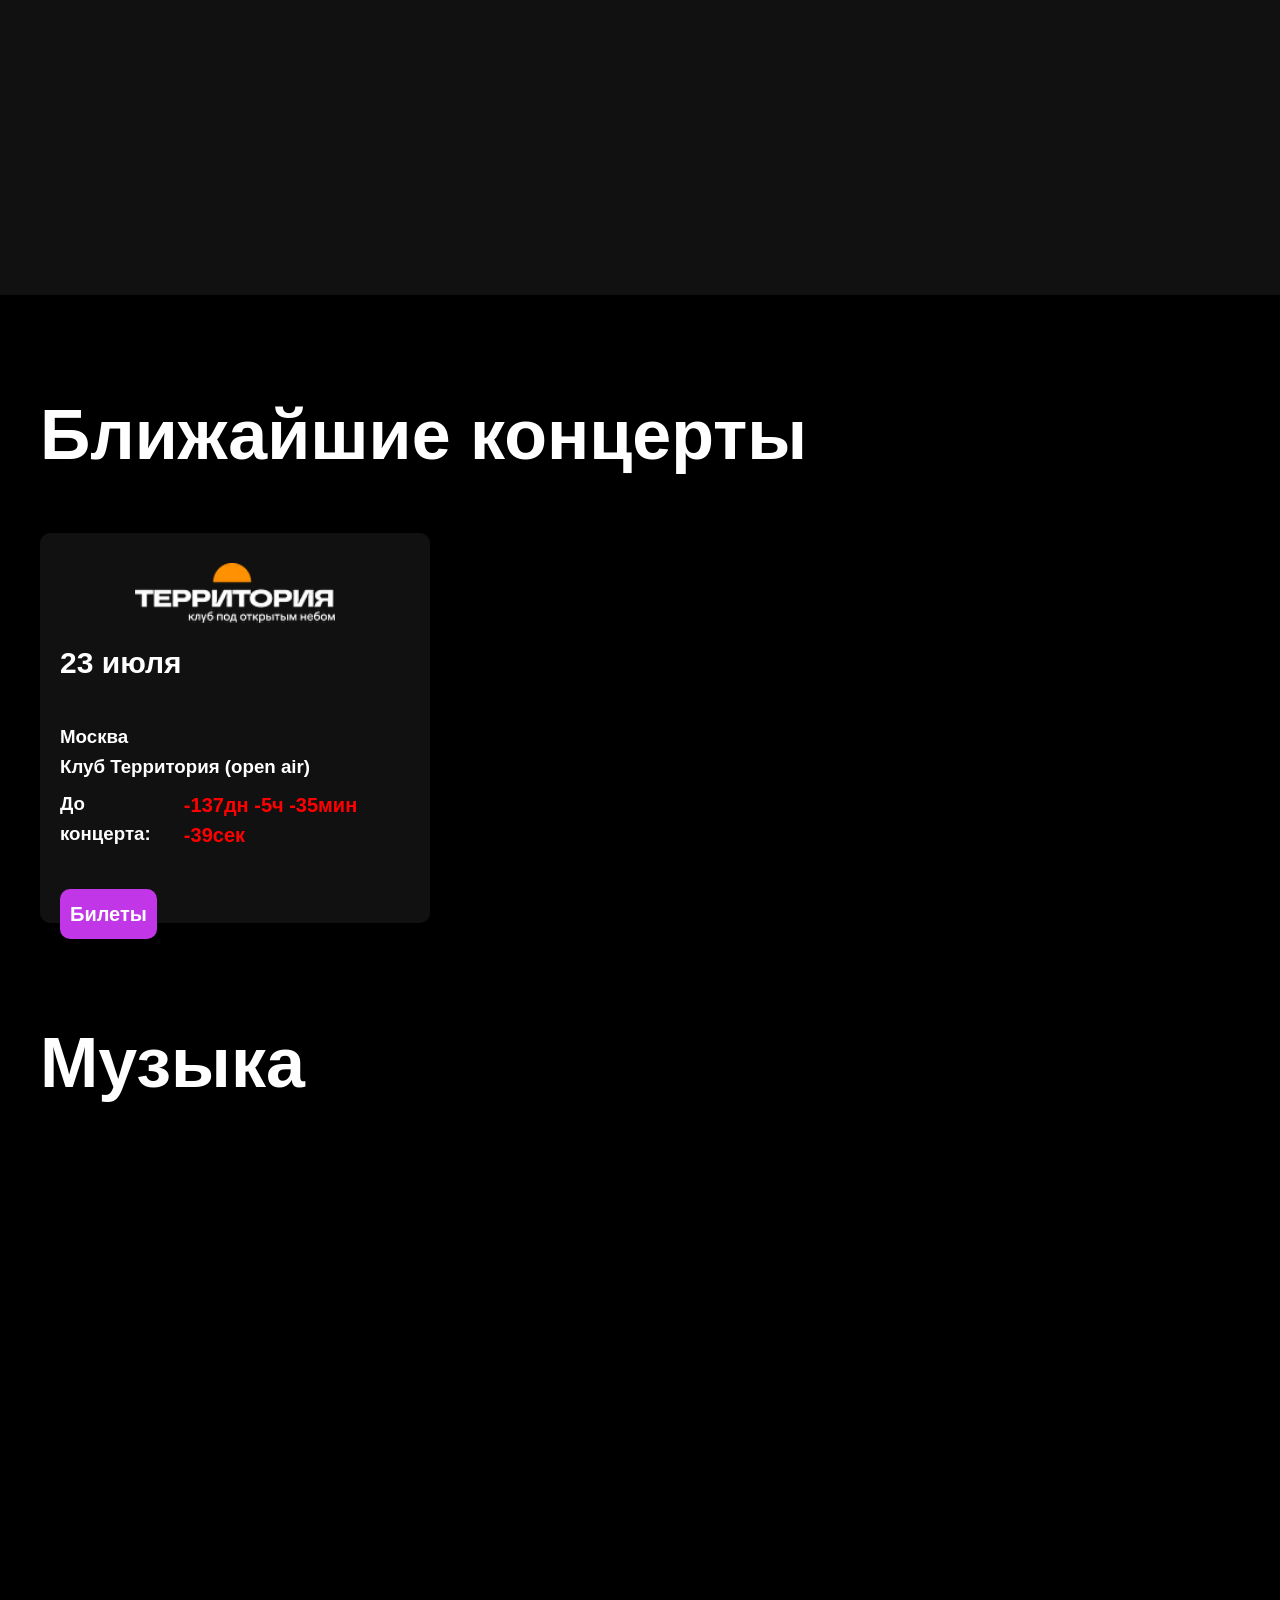
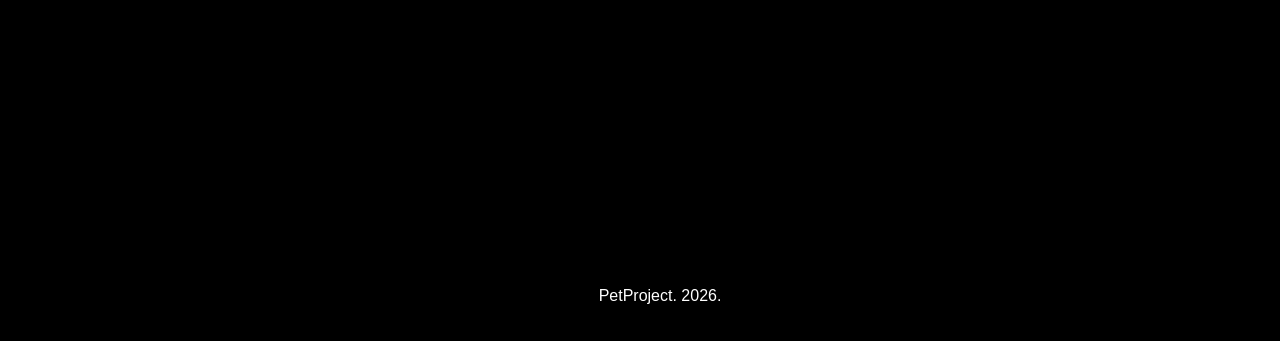
==== commit f98199f6: "Update index.html" ====
--- a/index.html
+++ b/index.html
@@ -36,18 +36,18 @@
 
     <section id="header" class="header-section">
         <h1>5opka и <br>MellSher</h1>
-        <img src="../img/5opkaMellSher.webp" alt="5opka and MellSher">
+        <img src="./img/5opkaMellSher.webp" alt="5opka and MellSher">
     </section>
 
     <section id="about" class="about-section">
         <h2>О исполнителях</h2>
             <div>
                 <div class="about-5opka">
-                    <img src="../img/5opka.png" alt="5opka">
+                    <img src="./img/5opka.png" alt="5opka">
                     <h3>5opka — дерзкий голос московских улиц. Острые рифмы, хлёсткие тексты и энергия, которая не оставляет равнодушным. От подпольных баттлов до больших сцен — каждый его трек прожигает насквозь.</h3></div>
                 <div class="about-mellsher">
                     <h3>MellSher — мелодичный рэп с душой. Глубокие тексты и гипнотический ритм создают атмосферу, от которой нельзя оторваться. Его музыка — это исповедь, которая находит отклик в каждом сердце.</h3>
-                    <img src="../img/MellSher.png" alt="MellSher">
+                    <img src="./img/MellSher.png" alt="MellSher">
                 </div>
             </div>
     </section>
@@ -55,12 +55,12 @@
     <section id="photo" class="photo-section">
         <h2>Фотографии с концертов</h2>
         <div class="photos">
-            <img src="../img/photo1.jpg" alt="photo1">
-            <img src="../img/photo2.jpg" alt="photo2">
-            <img src="../img/photo3.jpg" alt="photo3">
-            <img src="../img/photo5.jpg" alt="photo5">
-            <img src="../img/photo6.jpg" alt="photo6">
-            <img src="../img/photo8.jpg" alt="photo8">
+            <img src="./img/photo1.jpg" alt="photo1">
+            <img src="./img/photo2.jpg" alt="photo2">
+            <img src="./img/photo3.jpg" alt="photo3">
+            <img src="./img/photo5.jpg" alt="photo5">
+            <img src="./img/photo6.jpg" alt="photo6">
+            <img src="./img/photo8.jpg" alt="photo8">
         </div>
     </section>
 
@@ -76,7 +76,7 @@
     <section id="concerts" class="concerts-section">
         <h2>Ближайшие концерты</h2>
         <div class="concert">
-            <img src="../img/territoriya.webp" alt="">
+            <img src="./img/territoriya.webp" alt="">
             <h2>23 июля</h2>
             <h3>Москва <br>Клуб Территория (open air)</h3>
             <div class="timer_container">
@@ -96,4 +96,4 @@
         <p>PetProject. 2026.</p>
     </footer>
 </body>
-</html>+</html>
